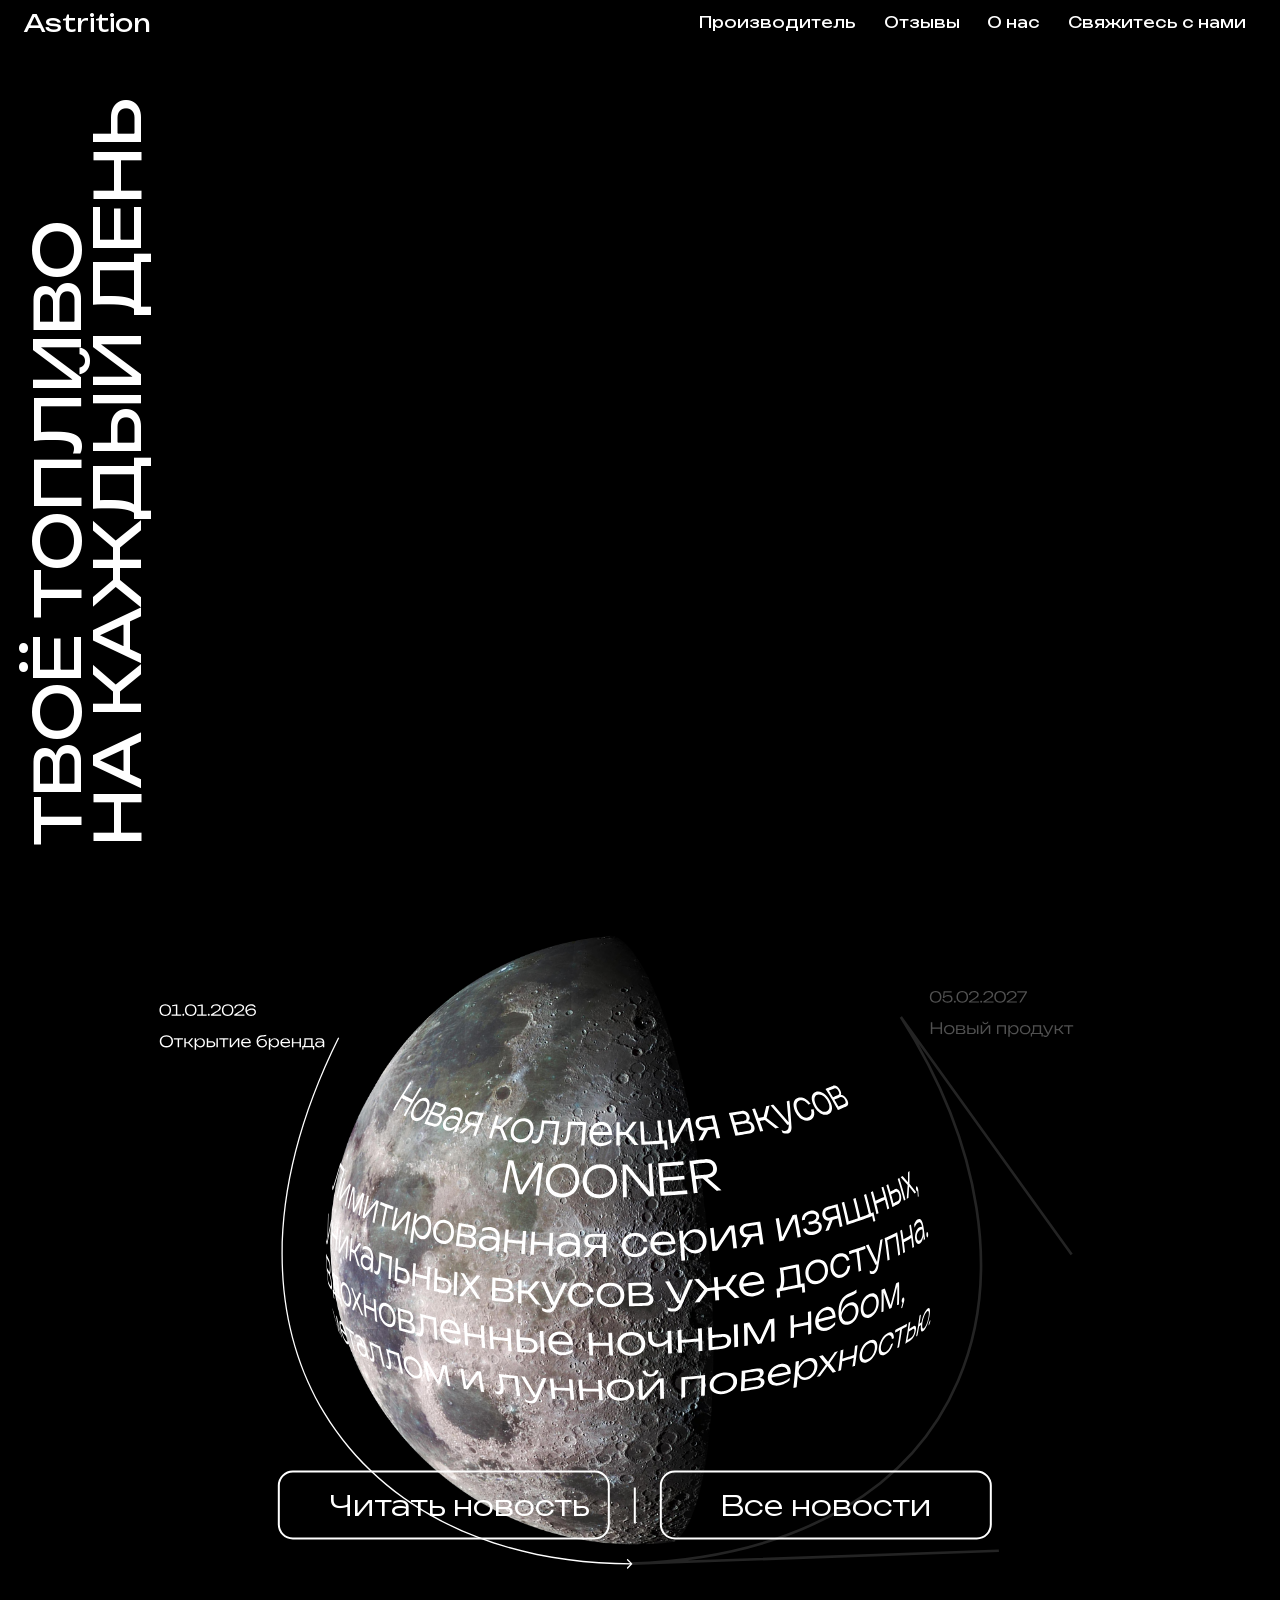
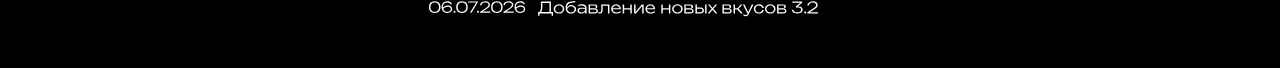
==== index.html @ f8ceb858 "sec1 improvement" ====
<!doctype html>
<html lang="ru">
<head>
    <meta charset="UTF-8">
    <meta name="viewport" content="width=device-width, initial-scale=1, viewport-fit=cover">
    <title>Проект</title>
    <link rel="stylesheet" href="css/style.css"/>
</head>
<body>
<main>
    <section class="section" id="first">
        <header class="navbar">
            <span class="navbar__logo">Astrition</span>
            <nav class="navbar__nav">
                <a class="navbar__link" href="#">Производитель</a>
                <a class="navbar__link" href="#">Отзывы</a>
                <a class="navbar__link" href="#">О нас</a>
                <a class="navbar__link" href="#">Свяжитесь с нами</a>
            </nav>
        </header>
        <div class="welcome">
            <div class="welcome__title">
                <div class="welcome__title-inner">
                    <p>твоё топливо</p>
                    <p>на каждый день</p>
                </div>
            </div>
            <div class="tube">
                <video
                    class="welcome-video"
                    src="assets/img/welcome-screen/tube.mp4"
                    autoplay
                    loop
                    muted
                    playsinline
                    aria-hidden="true"
                ></video>
            </div>
            <div class="welcome__meta">
                <span id="clock">00:00</span>
                <span>данные предоставлены обсерваторией</span>
                <span>Одобрено Роскосмосом</span>
            </div>
            <div class="rings-area">
            <div class="rings">
                <svg class="ring" width="666" height="160" viewBox="0 0 666 160" fill="none" xmlns="http://www.w3.org/2000/svg">
                    <foreignObject x="-15" y="-15" width="696" height="190"><div xmlns="http://www.w3.org/1999/xhtml" style="backdrop-filter:blur(4px);clip-path:url(#bgblur_0_139_224_clip_path);height:100%;width:100%"></div></foreignObject><path data-figma-bg-blur-radius="15" d="M333 0.25C424.942 0.25 508.171 9.20346 568.408 23.6748C598.529 30.9109 622.887 39.5237 639.708 49.0781C656.549 58.6437 665.75 69.1023 665.75 80C665.75 90.8977 656.549 101.356 639.708 110.922C622.887 120.476 598.529 129.089 568.408 136.325C508.171 150.797 424.942 159.75 333 159.75C241.058 159.75 157.829 150.797 97.5918 136.325C67.4714 129.089 43.1134 120.476 26.292 110.922C9.45106 101.356 0.25 90.8977 0.25 80C0.25 69.1023 9.45106 58.6437 26.292 49.0781C43.1134 39.5237 67.4714 30.9109 97.5918 23.6748C157.829 9.20346 241.058 0.25 333 0.25Z" fill="#0C0C0C" fill-opacity="0.01" stroke="white" stroke-width="0.5"/>
                    <defs>
                        <clipPath id="bgblur_0_139_224_clip_path" transform="translate(15 15)"><path d="M333 0.25C424.942 0.25 508.171 9.20346 568.408 23.6748C598.529 30.9109 622.887 39.5237 639.708 49.0781C656.549 58.6437 665.75 69.1023 665.75 80C665.75 90.8977 656.549 101.356 639.708 110.922C622.887 120.476 598.529 129.089 568.408 136.325C508.171 150.797 424.942 159.75 333 159.75C241.058 159.75 157.829 150.797 97.5918 136.325C67.4714 129.089 43.1134 120.476 26.292 110.922C9.45106 101.356 0.25 90.8977 0.25 80C0.25 69.1023 9.45106 58.6437 26.292 49.0781C43.1134 39.5237 67.4714 30.9109 97.5918 23.6748C157.829 9.20346 241.058 0.25 333 0.25Z"/></clipPath>
                    </defs>
                </svg>
                <svg class="ring" width="666" height="160" viewBox="0 0 666 160" fill="none" xmlns="http://www.w3.org/2000/svg">
                    <foreignObject x="-15" y="-15" width="696" height="190"><div xmlns="http://www.w3.org/1999/xhtml" style="backdrop-filter:blur(4px);clip-path:url(#bgblur_0_139_224_clip_path);height:100%;width:100%"></div></foreignObject><path data-figma-bg-blur-radius="15" d="M333 0.25C424.942 0.25 508.171 9.20346 568.408 23.6748C598.529 30.9109 622.887 39.5237 639.708 49.0781C656.549 58.6437 665.75 69.1023 665.75 80C665.75 90.8977 656.549 101.356 639.708 110.922C622.887 120.476 598.529 129.089 568.408 136.325C508.171 150.797 424.942 159.75 333 159.75C241.058 159.75 157.829 150.797 97.5918 136.325C67.4714 129.089 43.1134 120.476 26.292 110.922C9.45106 101.356 0.25 90.8977 0.25 80C0.25 69.1023 9.45106 58.6437 26.292 49.0781C43.1134 39.5237 67.4714 30.9109 97.5918 23.6748C157.829 9.20346 241.058 0.25 333 0.25Z" fill="#0C0C0C" fill-opacity="0.01" stroke="white" stroke-width="0.5"/>
                    <defs>
                        <clipPath id="bgblur_0_139_224_clip_path" transform="translate(15 15)"><path d="M333 0.25C424.942 0.25 508.171 9.20346 568.408 23.6748C598.529 30.9109 622.887 39.5237 639.708 49.0781C656.549 58.6437 665.75 69.1023 665.75 80C665.75 90.8977 656.549 101.356 639.708 110.922C622.887 120.476 598.529 129.089 568.408 136.325C508.171 150.797 424.942 159.75 333 159.75C241.058 159.75 157.829 150.797 97.5918 136.325C67.4714 129.089 43.1134 120.476 26.292 110.922C9.45106 101.356 0.25 90.8977 0.25 80C0.25 69.1023 9.45106 58.6437 26.292 49.0781C43.1134 39.5237 67.4714 30.9109 97.5918 23.6748C157.829 9.20346 241.058 0.25 333 0.25Z"/></clipPath>
                    </defs>
                </svg>
                <svg class="ring" width="666" height="160" viewBox="0 0 666 160" fill="none" xmlns="http://www.w3.org/2000/svg">
                    <foreignObject x="-15" y="-15" width="696" height="190"><div xmlns="http://www.w3.org/1999/xhtml" style="backdrop-filter:blur(4px);clip-path:url(#bgblur_0_139_224_clip_path);height:100%;width:100%"></div></foreignObject><path data-figma-bg-blur-radius="15" d="M333 0.25C424.942 0.25 508.171 9.20346 568.408 23.6748C598.529 30.9109 622.887 39.5237 639.708 49.0781C656.549 58.6437 665.75 69.1023 665.75 80C665.75 90.8977 656.549 101.356 639.708 110.922C622.887 120.476 598.529 129.089 568.408 136.325C508.171 150.797 424.942 159.75 333 159.75C241.058 159.75 157.829 150.797 97.5918 136.325C67.4714 129.089 43.1134 120.476 26.292 110.922C9.45106 101.356 0.25 90.8977 0.25 80C0.25 69.1023 9.45106 58.6437 26.292 49.0781C43.1134 39.5237 67.4714 30.9109 97.5918 23.6748C157.829 9.20346 241.058 0.25 333 0.25Z" fill="#0C0C0C" fill-opacity="0.01" stroke="white" stroke-width="0.5"/>
                    <defs>
                        <clipPath id="bgblur_0_139_224_clip_path" transform="translate(15 15)"><path d="M333 0.25C424.942 0.25 508.171 9.20346 568.408 23.6748C598.529 30.9109 622.887 39.5237 639.708 49.0781C656.549 58.6437 665.75 69.1023 665.75 80C665.75 90.8977 656.549 101.356 639.708 110.922C622.887 120.476 598.529 129.089 568.408 136.325C508.171 150.797 424.942 159.75 333 159.75C241.058 159.75 157.829 150.797 97.5918 136.325C67.4714 129.089 43.1134 120.476 26.292 110.922C9.45106 101.356 0.25 90.8977 0.25 80C0.25 69.1023 9.45106 58.6437 26.292 49.0781C43.1134 39.5237 67.4714 30.9109 97.5918 23.6748C157.829 9.20346 241.058 0.25 333 0.25Z"/></clipPath>
                    </defs>
                </svg>
                <svg class="ring" width="666" height="160" viewBox="0 0 666 160" fill="none" xmlns="http://www.w3.org/2000/svg">
                    <foreignObject x="-15" y="-15" width="696" height="190"><div xmlns="http://www.w3.org/1999/xhtml" style="backdrop-filter:blur(4px);clip-path:url(#bgblur_0_139_224_clip_path);height:100%;width:100%"></div></foreignObject><path data-figma-bg-blur-radius="15" d="M333 0.25C424.942 0.25 508.171 9.20346 568.408 23.6748C598.529 30.9109 622.887 39.5237 639.708 49.0781C656.549 58.6437 665.75 69.1023 665.75 80C665.75 90.8977 656.549 101.356 639.708 110.922C622.887 120.476 598.529 129.089 568.408 136.325C508.171 150.797 424.942 159.75 333 159.75C241.058 159.75 157.829 150.797 97.5918 136.325C67.4714 129.089 43.1134 120.476 26.292 110.922C9.45106 101.356 0.25 90.8977 0.25 80C0.25 69.1023 9.45106 58.6437 26.292 49.0781C43.1134 39.5237 67.4714 30.9109 97.5918 23.6748C157.829 9.20346 241.058 0.25 333 0.25Z" fill="#0C0C0C" fill-opacity="0.01" stroke="white" stroke-width="0.5"/>
                    <defs>
                        <clipPath id="bgblur_0_139_224_clip_path" transform="translate(15 15)"><path d="M333 0.25C424.942 0.25 508.171 9.20346 568.408 23.6748C598.529 30.9109 622.887 39.5237 639.708 49.0781C656.549 58.6437 665.75 69.1023 665.75 80C665.75 90.8977 656.549 101.356 639.708 110.922C622.887 120.476 598.529 129.089 568.408 136.325C508.171 150.797 424.942 159.75 333 159.75C241.058 159.75 157.829 150.797 97.5918 136.325C67.4714 129.089 43.1134 120.476 26.292 110.922C9.45106 101.356 0.25 90.8977 0.25 80C0.25 69.1023 9.45106 58.6437 26.292 49.0781C43.1134 39.5237 67.4714 30.9109 97.5918 23.6748C157.829 9.20346 241.058 0.25 333 0.25Z"/></clipPath>
                    </defs>
                </svg>
                <svg class="ring" width="666" height="160" viewBox="0 0 666 160" fill="none" xmlns="http://www.w3.org/2000/svg">
                    <foreignObject x="-15" y="-15" width="696" height="190"><div xmlns="http://www.w3.org/1999/xhtml" style="backdrop-filter:blur(4px);clip-path:url(#bgblur_0_139_224_clip_path);height:100%;width:100%"></div></foreignObject><path data-figma-bg-blur-radius="15" d="M333 0.25C424.942 0.25 508.171 9.20346 568.408 23.6748C598.529 30.9109 622.887 39.5237 639.708 49.0781C656.549 58.6437 665.75 69.1023 665.75 80C665.75 90.8977 656.549 101.356 639.708 110.922C622.887 120.476 598.529 129.089 568.408 136.325C508.171 150.797 424.942 159.75 333 159.75C241.058 159.75 157.829 150.797 97.5918 136.325C67.4714 129.089 43.1134 120.476 26.292 110.922C9.45106 101.356 0.25 90.8977 0.25 80C0.25 69.1023 9.45106 58.6437 26.292 49.0781C43.1134 39.5237 67.4714 30.9109 97.5918 23.6748C157.829 9.20346 241.058 0.25 333 0.25Z" fill="#0C0C0C" fill-opacity="0.01" stroke="white" stroke-width="0.5"/>
                    <defs>
                        <clipPath id="bgblur_0_139_224_clip_path" transform="translate(15 15)"><path d="M333 0.25C424.942 0.25 508.171 9.20346 568.408 23.6748C598.529 30.9109 622.887 39.5237 639.708 49.0781C656.549 58.6437 665.75 69.1023 665.75 80C665.75 90.8977 656.549 101.356 639.708 110.922C622.887 120.476 598.529 129.089 568.408 136.325C508.171 150.797 424.942 159.75 333 159.75C241.058 159.75 157.829 150.797 97.5918 136.325C67.4714 129.089 43.1134 120.476 26.292 110.922C9.45106 101.356 0.25 90.8977 0.25 80C0.25 69.1023 9.45106 58.6437 26.292 49.0781C43.1134 39.5237 67.4714 30.9109 97.5918 23.6748C157.829 9.20346 241.058 0.25 333 0.25Z"/></clipPath>
                    </defs>
                </svg>
                <svg class="ring" width="666" height="160" viewBox="0 0 666 160" fill="none" xmlns="http://www.w3.org/2000/svg">
                    <foreignObject x="-15" y="-15" width="696" height="190"><div xmlns="http://www.w3.org/1999/xhtml" style="backdrop-filter:blur(4px);clip-path:url(#bgblur_0_139_224_clip_path);height:100%;width:100%"></div></foreignObject><path data-figma-bg-blur-radius="15" d="M333 0.25C424.942 0.25 508.171 9.20346 568.408 23.6748C598.529 30.9109 622.887 39.5237 639.708 49.0781C656.549 58.6437 665.75 69.1023 665.75 80C665.75 90.8977 656.549 101.356 639.708 110.922C622.887 120.476 598.529 129.089 568.408 136.325C508.171 150.797 424.942 159.75 333 159.75C241.058 159.75 157.829 150.797 97.5918 136.325C67.4714 129.089 43.1134 120.476 26.292 110.922C9.45106 101.356 0.25 90.8977 0.25 80C0.25 69.1023 9.45106 58.6437 26.292 49.0781C43.1134 39.5237 67.4714 30.9109 97.5918 23.6748C157.829 9.20346 241.058 0.25 333 0.25Z" fill="#0C0C0C" fill-opacity="0.01" stroke="white" stroke-width="0.5"/>
                    <defs>
                        <clipPath id="bgblur_0_139_224_clip_path" transform="translate(15 15)"><path d="M333 0.25C424.942 0.25 508.171 9.20346 568.408 23.6748C598.529 30.9109 622.887 39.5237 639.708 49.0781C656.549 58.6437 665.75 69.1023 665.75 80C665.75 90.8977 656.549 101.356 639.708 110.922C622.887 120.476 598.529 129.089 568.408 136.325C508.171 150.797 424.942 159.75 333 159.75C241.058 159.75 157.829 150.797 97.5918 136.325C67.4714 129.089 43.1134 120.476 26.292 110.922C9.45106 101.356 0.25 90.8977 0.25 80C0.25 69.1023 9.45106 58.6437 26.292 49.0781C43.1134 39.5237 67.4714 30.9109 97.5918 23.6748C157.829 9.20346 241.058 0.25 333 0.25Z"/></clipPath>
                    </defs>
                </svg>
                <svg class="ring" width="666" height="160" viewBox="0 0 666 160" fill="none" xmlns="http://www.w3.org/2000/svg">
                    <foreignObject x="-15" y="-15" width="696" height="190"><div xmlns="http://www.w3.org/1999/xhtml" style="backdrop-filter:blur(4px);clip-path:url(#bgblur_0_139_224_clip_path);height:100%;width:100%"></div></foreignObject><path data-figma-bg-blur-radius="15" d="M333 0.25C424.942 0.25 508.171 9.20346 568.408 23.6748C598.529 30.9109 622.887 39.5237 639.708 49.0781C656.549 58.6437 665.75 69.1023 665.75 80C665.75 90.8977 656.549 101.356 639.708 110.922C622.887 120.476 598.529 129.089 568.408 136.325C508.171 150.797 424.942 159.75 333 159.75C241.058 159.75 157.829 150.797 97.5918 136.325C67.4714 129.089 43.1134 120.476 26.292 110.922C9.45106 101.356 0.25 90.8977 0.25 80C0.25 69.1023 9.45106 58.6437 26.292 49.0781C43.1134 39.5237 67.4714 30.9109 97.5918 23.6748C157.829 9.20346 241.058 0.25 333 0.25Z" fill="#0C0C0C" fill-opacity="0.01" stroke="white" stroke-width="0.5"/>
                    <defs>
                        <clipPath id="bgblur_0_139_224_clip_path" transform="translate(15 15)"><path d="M333 0.25C424.942 0.25 508.171 9.20346 568.408 23.6748C598.529 30.9109 622.887 39.5237 639.708 49.0781C656.549 58.6437 665.75 69.1023 665.75 80C665.75 90.8977 656.549 101.356 639.708 110.922C622.887 120.476 598.529 129.089 568.408 136.325C508.171 150.797 424.942 159.75 333 159.75C241.058 159.75 157.829 150.797 97.5918 136.325C67.4714 129.089 43.1134 120.476 26.292 110.922C9.45106 101.356 0.25 90.8977 0.25 80C0.25 69.1023 9.45106 58.6437 26.292 49.0781C43.1134 39.5237 67.4714 30.9109 97.5918 23.6748C157.829 9.20346 241.058 0.25 333 0.25Z"/></clipPath>
                    </defs>
                </svg>
                <svg class="ring" width="666" height="160" viewBox="0 0 666 160" fill="none" xmlns="http://www.w3.org/2000/svg">
                    <foreignObject x="-15" y="-15" width="696" height="190"><div xmlns="http://www.w3.org/1999/xhtml" style="backdrop-filter:blur(4px);clip-path:url(#bgblur_0_139_224_clip_path);height:100%;width:100%"></div></foreignObject><path data-figma-bg-blur-radius="15" d="M333 0.25C424.942 0.25 508.171 9.20346 568.408 23.6748C598.529 30.9109 622.887 39.5237 639.708 49.0781C656.549 58.6437 665.75 69.1023 665.75 80C665.75 90.8977 656.549 101.356 639.708 110.922C622.887 120.476 598.529 129.089 568.408 136.325C508.171 150.797 424.942 159.75 333 159.75C241.058 159.75 157.829 150.797 97.5918 136.325C67.4714 129.089 43.1134 120.476 26.292 110.922C9.45106 101.356 0.25 90.8977 0.25 80C0.25 69.1023 9.45106 58.6437 26.292 49.0781C43.1134 39.5237 67.4714 30.9109 97.5918 23.6748C157.829 9.20346 241.058 0.25 333 0.25Z" fill="#0C0C0C" fill-opacity="0.01" stroke="white" stroke-width="0.5"/>
                    <defs>
                        <clipPath id="bgblur_0_139_224_clip_path" transform="translate(15 15)"><path d="M333 0.25C424.942 0.25 508.171 9.20346 568.408 23.6748C598.529 30.9109 622.887 39.5237 639.708 49.0781C656.549 58.6437 665.75 69.1023 665.75 80C665.75 90.8977 656.549 101.356 639.708 110.922C622.887 120.476 598.529 129.089 568.408 136.325C508.171 150.797 424.942 159.75 333 159.75C241.058 159.75 157.829 150.797 97.5918 136.325C67.4714 129.089 43.1134 120.476 26.292 110.922C9.45106 101.356 0.25 90.8977 0.25 80C0.25 69.1023 9.45106 58.6437 26.292 49.0781C43.1134 39.5237 67.4714 30.9109 97.5918 23.6748C157.829 9.20346 241.058 0.25 333 0.25Z"/></clipPath>
                    </defs>
                </svg>
            </div>
            <div class="orbits">
                <div class="bigplanet">
                    <div class="planet__stats">
                        <span>9.300.000.000</span>
                        <span>449.2706</span>
                        <span>BALANCE — #I09MIX</span>
                    </div>
                    <span class="bigplanet__dot"></span>
                </div>
                <div class="orbit" style="--color: #c0392b;">
                    <span class="orbit__label">NATURAL MEAT</span>
                    <span class="planet">
                        <span class="planet__stats">
                            <span>8.000.000.000</span>
                            <span>123.1235</span>
                            <span>RIBEYE — #A01MEAT</span>
                        </span>
                    </span>
                </div>
                <div class="orbit" style="--color: #d9a441;">
                    <span class="orbit__label">OAT FUEL</span>
                    <span class="planet">
                        <span class="planet__stats">
                            <span>7.400.000.000</span>
                            <span>284.0197</span>
                            <span>OATS — #B02GRAIN</span>
                        </span>
                    </span>
                </div>
                <div class="orbit" style="--color: #2e8b57;">
                    <span class="orbit__label">GREEN CORE</span>
                    <span class="planet">
                        <span class="planet__stats">
                            <span>6.200.000.000</span>
                            <span>391.5520</span>
                            <span>SPINACH — #C03LEAF</span>
                        </span>
                    </span>
                </div>
                <div class="orbit" style="--color: #7cb342;">
                    <span class="orbit__label">PLANT PROTEIN</span>
                    <span class="planet">
                        <span class="planet__stats">
                            <span>5.900.000.000</span>
                            <span>742.8301</span>
                            <span>PEA — #D04PROTEIN</span>
                        </span>
                    </span>
                </div>
                <div class="orbit" style="--color: #e67e22;">
                    <span class="orbit__label">OMEGA ORBIT</span>
                    <span class="planet">
                        <span class="planet__stats">
                            <span>4.800.000.000</span>
                            <span>615.2048</span>
                            <span>OMEGA — #E05OIL</span>
                        </span>
                    </span>
                </div>
                <div class="orbit" style="--color: #ecf0f1;">
                    <span class="orbit__label">MILK PROTEIN</span>
                    <span class="planet">
                        <span class="planet__stats">
                            <span>3.700.000.000</span>
                            <span>908.1173</span>
                            <span>MILK — #F06WHEY</span>
                        </span>
                    </span>
                </div>
                <div class="orbit" style="--color: #95a5a6;">
                    <span class="orbit__label">MINERAL CORE</span>
                    <span class="planet">
                        <span class="planet__stats">
                            <span>2.600.000.000</span>
                            <span>537.6629</span>
                            <span>MINERAL — #G07CORE</span>
                        </span>
                    </span>
                </div>
                <div class="orbit" style="--color: #f1c40f;">
                    <span class="orbit__label">ENERGY FUEL</span>
                    <span class="planet">
                        <span class="planet__stats">
                            <span>1.900.000.000</span>
                            <span>126.8844</span>
                            <span>ENERGY — #H08FUEL</span>
                        </span>
                    </span>
                </div>
            </div>
            </div>
        </div>
    </section>
    <section class="section" id="second">
        <div class="scene">
            <img
                class="timeline"
                src="assets/img/moon-anim/timeline.svg"
                alt=""
                aria-hidden="true"
            >
            <div class="moon-scene">
                <img
                    class="moon-background"
                    src="assets/img/moon-anim/moon.png"
                    alt=""
                    aria-hidden="true"
                >
                <img
                    class="moon-animation"
                    id="moon-animation"
                    src="assets/img/moon-anim/moving_to_left/1.svg"
                    alt=""
                    aria-hidden="true"
                >
            </div>
            <div class="buttons">
                <button class="button" type="button">Читать новость</button>
                <div class="buttons__divider"></div>
                <button class="button" type="button">Все новости</button>
            </div>
        </div>
    </section>
</main>
<script src="scripts/script.js"></script>
</body>
</html>
---- css/style.css ----
@import url("reset.css");
@import url("fonts.css");

* {
    box-sizing: border-box;
    font-family: "Bounded", sans-serif;
    text-decoration: none;
}

html {
    background: #000;
    scrollbar-width: thin;
    scrollbar-color: #000 rgba(255, 255, 255, 0.08);
    scrollbar-gutter: stable;
}

body {
    background: #000;
    overflow-x: hidden;
}

main {
    display: flex;
    flex-direction: column;
    align-items: center;
}

.section {
    display: flex;
    flex-direction: column;
    align-items: center;
    width: 100%;
}

#first {
    height: 100vh;
    overflow: hidden;
}

.navbar {
    display: flex;
    align-items: center;
    justify-content: space-between;
    width: 100%;
    height: 45px;
    padding: 0 24px;
    color: #fff;
}

.navbar__logo {
    font-size: 24px;
}

.navbar__nav {
    display: flex;
    gap: 27.58px;
    font-size: 15.32px;
}

.navbar__link {
    color: #fff;
}

.welcome {
    display: flex;
    align-items: stretch;
    justify-content: space-between;
    width: 100%;
    margin-block: auto;
    padding: 0 24px;
}

.welcome__title {
    display: flex;
    align-items: center;
    justify-content: center;
    flex-shrink: 0;
    width: 14vh;
}

.welcome__title-inner {
    transform: rotate(-90deg);
    color: #fff;
    font-size: 7vh;
    line-height: 6.7vh;
    text-transform: uppercase;
    white-space: nowrap;
}

.tube {
    align-self: flex-end;
}

.welcome-video {
    display: block;
    position: relative;
    top: 25px;
    width: auto;
    height: 650px;
}

.welcome__meta {
    display: flex;
    flex-direction: column;
    justify-content: space-between;
    flex-shrink: 0;
    width: 18vh;
    color: #fff;
    font-size: 1.8vh;
    text-align: right;
}

.welcome__meta :nth-child(2),
.welcome__meta :last-child {
    text-align: left;
}

.rings {
    display: flex;
    flex-direction: column;
}

.ring {
    display: block;
    width: auto;
    height: 16vh;
}

.ring + .ring {
    margin-top: -6.8vh;
}

.ring:nth-child(1) { z-index: 80; }
.ring:nth-child(2) { z-index: 70; }
.ring:nth-child(3) { z-index: 60; }
.ring:nth-child(4) { z-index: 50; }
.ring:nth-child(5) { z-index: 40; }
.ring:nth-child(6) { z-index: 30; }
.ring:nth-child(7) { z-index: 20; }
.ring:nth-child(8) { z-index: 10; }

.rings-area {
    position: relative;
}

.orbits {
    position: absolute;
    inset: 0;
    pointer-events: none;
}

.orbit {
    display: contents;
}

.orbit__label {
    position: absolute;
    z-index: 200;
    transform: translate(-50%, -50%);
    color: #fff;
    font-size: 12px;
    text-transform: uppercase;
    white-space: nowrap;
}

.planet {
    position: absolute;
    width: 33px;
    height: 33px;
    border-radius: 50%;
    background: var(--color);
    transform: translate(-50%, -50%);
}

.planet__stats {
    position: absolute;
    top: 130%;
    left: 50%;
    display: flex;
    flex-direction: column;
    transform: translateX(-50%);
    color: #fff;
    font-size: 8px;
    line-height: 1.3;
    white-space: nowrap;
    text-align: center;
}

.bigplanet {
    position: absolute;
    z-index: 200;
    top: 0;
    left: 50%;
    display: flex;
    flex-direction: column;
    align-items: center;
    gap: 8px;
    transform: translate(-50%, -45%);
}

.bigplanet .planet__stats {
    position: static;
    transform: none;
}

.bigplanet__dot {
    width: 89px;
    height: 89px;
    border-radius: 50%;
    background: #f4d03f;
}

.scene {
    position: relative;
    display: flex;
    justify-content: center;
    width: 75%;
}

.timeline {
    width: 100%;
    height: auto;
    transform: translateY(12.85%);
}

.moon-scene {
    position: absolute;
    top: 50%;
    left: 50%;
    width: 64%;
    transform: translate(-50%, -50%);
    animation: moon-scene-rotate 3s ease-in-out infinite alternate;
}

.moon-scene::before {
    content: "";
    position: absolute;
    z-index: -1;
    top: 50%;
    left: 50%;
    width: 82%;
    aspect-ratio: 1;
    border-radius: 50%;
    background: #fff;
    filter: blur(55px);
    opacity: 0;
    transform: translate(-50%, -50%);
    transition: opacity 0.3s ease;
}

.scene:has(.buttons:hover) .moon-scene::before {
    opacity: 0.9;
}

.moon-background {
    display: block;
    width: 100%;
    height: auto;
}

.moon-animation {
    position: absolute;
    top: 50%;
    left: 50%;
    width: 102%;
    height: auto;
    transform: translate(-50%, -50%);
}

.buttons {
    position: absolute;
    z-index: 3;
    top: 88.86%;
    left: 50%;
    display: flex;
    align-items: center;
    gap: 24px;
    width: 75%;
    transform: translate(-50%, -50%);
}

.button {
    flex: 1;
    min-width: 0;
    padding: 15px 50px;
    border: 2px solid #fff;
    border-radius: 15px;
    background: transparent;
    color: #fff;
    font-size: 28px;
    font-weight: 300;
    text-align: center;
    white-space: nowrap;
    cursor: pointer;
}

.buttons__divider {
    width: 2px;
    height: 36px;
    background: #fff;
}

@keyframes moon-scene-rotate {
    from { transform: translate(-50%, -50%) rotate(-5deg); }
    to   { transform: translate(-50%, -50%) rotate(5deg); }
}
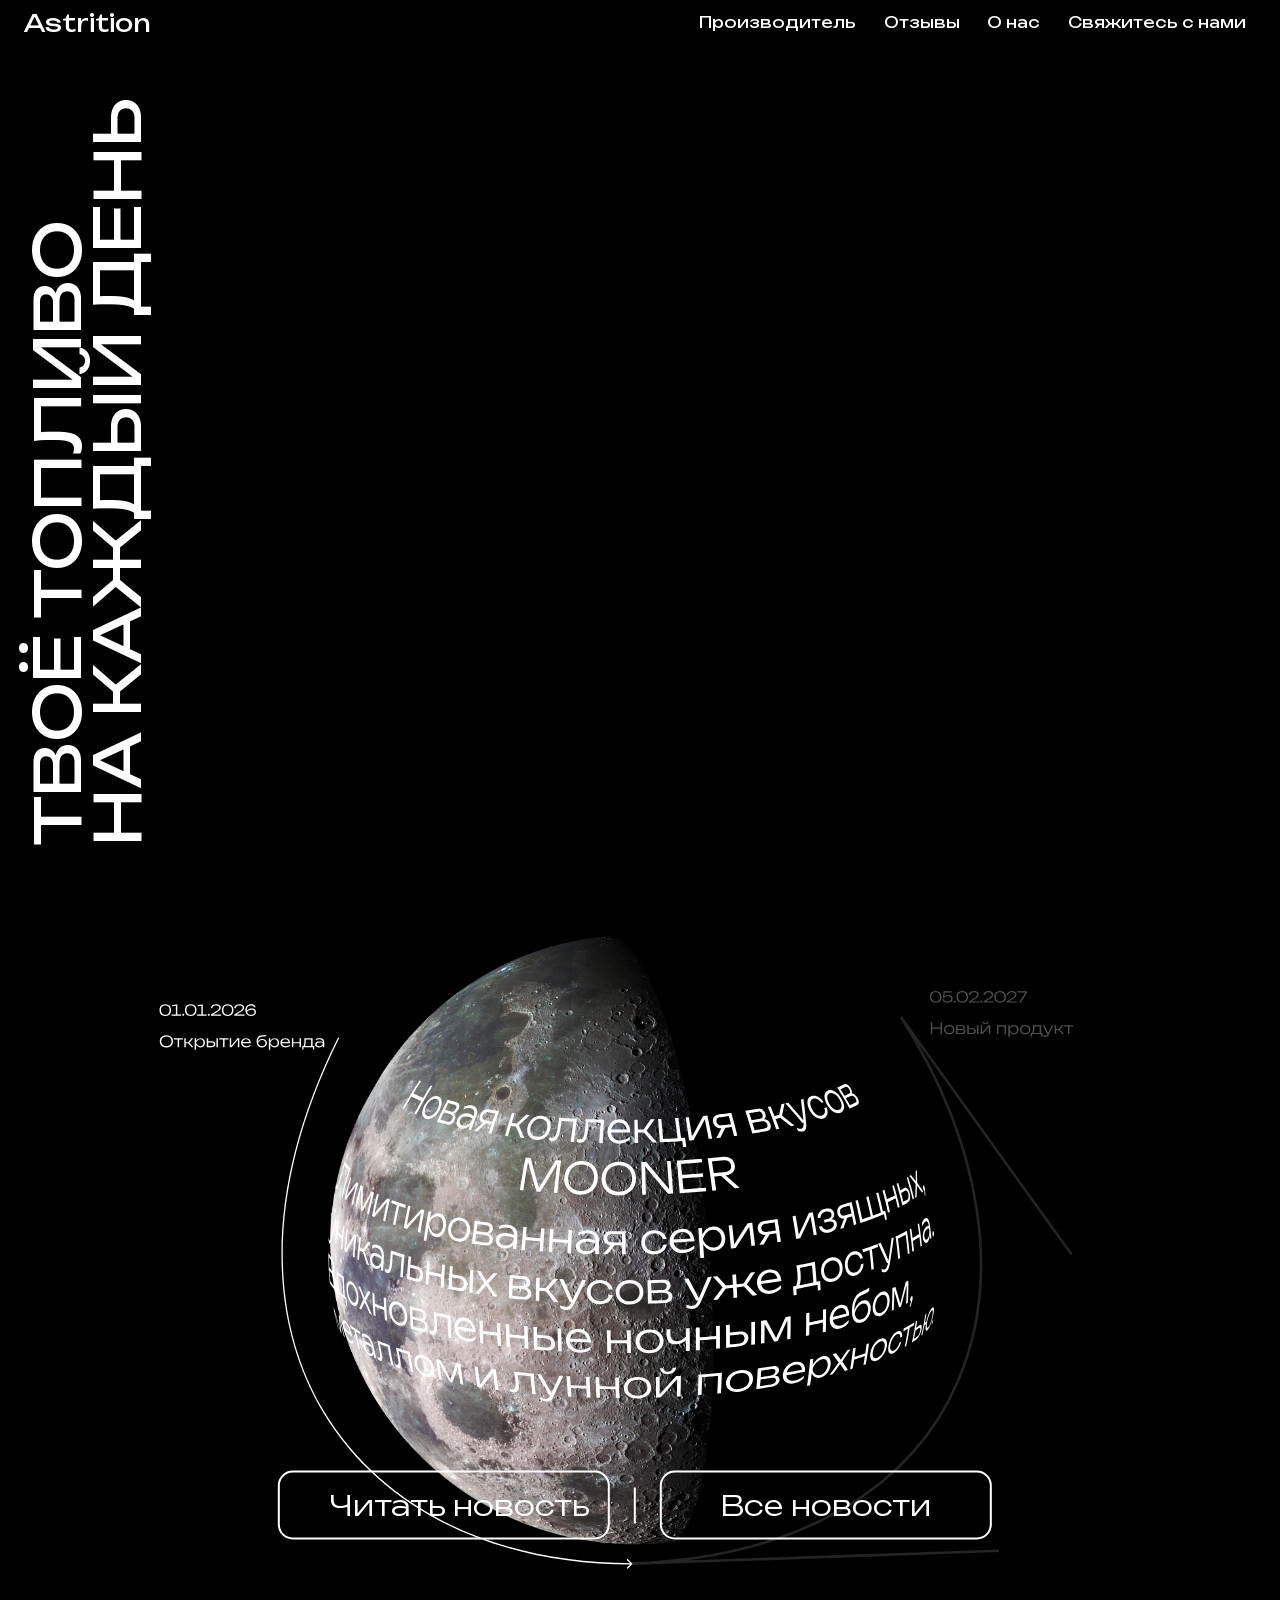
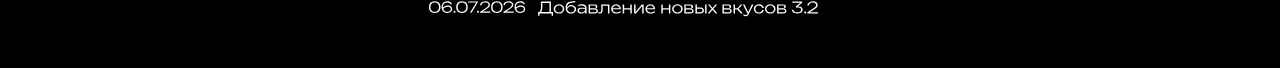
==== commit 8529ac94: "sec1 improvement1" ====
--- a/index.html
+++ b/index.html
@@ -91,6 +91,12 @@
                         <clipPath id="bgblur_0_139_224_clip_path" transform="translate(15 15)"><path d="M333 0.25C424.942 0.25 508.171 9.20346 568.408 23.6748C598.529 30.9109 622.887 39.5237 639.708 49.0781C656.549 58.6437 665.75 69.1023 665.75 80C665.75 90.8977 656.549 101.356 639.708 110.922C622.887 120.476 598.529 129.089 568.408 136.325C508.171 150.797 424.942 159.75 333 159.75C241.058 159.75 157.829 150.797 97.5918 136.325C67.4714 129.089 43.1134 120.476 26.292 110.922C9.45106 101.356 0.25 90.8977 0.25 80C0.25 69.1023 9.45106 58.6437 26.292 49.0781C43.1134 39.5237 67.4714 30.9109 97.5918 23.6748C157.829 9.20346 241.058 0.25 333 0.25Z"/></clipPath>
                     </defs>
                 </svg>
+                <svg class="ring" width="666" height="160" viewBox="0 0 666 160" fill="none" xmlns="http://www.w3.org/2000/svg">
+                    <foreignObject x="-15" y="-15" width="696" height="190"><div xmlns="http://www.w3.org/1999/xhtml" style="backdrop-filter:blur(4px);clip-path:url(#bgblur_0_139_224_clip_path);height:100%;width:100%"></div></foreignObject><path data-figma-bg-blur-radius="15" d="M333 0.25C424.942 0.25 508.171 9.20346 568.408 23.6748C598.529 30.9109 622.887 39.5237 639.708 49.0781C656.549 58.6437 665.75 69.1023 665.75 80C665.75 90.8977 656.549 101.356 639.708 110.922C622.887 120.476 598.529 129.089 568.408 136.325C508.171 150.797 424.942 159.75 333 159.75C241.058 159.75 157.829 150.797 97.5918 136.325C67.4714 129.089 43.1134 120.476 26.292 110.922C9.45106 101.356 0.25 90.8977 0.25 80C0.25 69.1023 9.45106 58.6437 26.292 49.0781C43.1134 39.5237 67.4714 30.9109 97.5918 23.6748C157.829 9.20346 241.058 0.25 333 0.25Z" fill="#0C0C0C" fill-opacity="0.01" stroke="white" stroke-width="0.5"/>
+                    <defs>
+                        <clipPath id="bgblur_0_139_224_clip_path" transform="translate(15 15)"><path d="M333 0.25C424.942 0.25 508.171 9.20346 568.408 23.6748C598.529 30.9109 622.887 39.5237 639.708 49.0781C656.549 58.6437 665.75 69.1023 665.75 80C665.75 90.8977 656.549 101.356 639.708 110.922C622.887 120.476 598.529 129.089 568.408 136.325C508.171 150.797 424.942 159.75 333 159.75C241.058 159.75 157.829 150.797 97.5918 136.325C67.4714 129.089 43.1134 120.476 26.292 110.922C9.45106 101.356 0.25 90.8977 0.25 80C0.25 69.1023 9.45106 58.6437 26.292 49.0781C43.1134 39.5237 67.4714 30.9109 97.5918 23.6748C157.829 9.20346 241.058 0.25 333 0.25Z"/></clipPath>
+                    </defs>
+                </svg>
             </div>
             <div class="orbits">
                 <div class="bigplanet">
@@ -101,6 +107,16 @@
                     </div>
                     <span class="bigplanet__dot"></span>
                 </div>
+                <div class="orbit" style="--color: #f1c40f;">
+                    <span class="orbit__label">ENERGY FUEL</span>
+                    <span class="planet">
+                        <span class="planet__stats">
+                            <span>1.900.000.000</span>
+                            <span>126.8844</span>
+                            <span>ENERGY — #H08FUEL</span>
+                        </span>
+                    </span>
+                </div>
                 <div class="orbit" style="--color: #c0392b;">
                     <span class="orbit__label">NATURAL MEAT</span>
                     <span class="planet">
@@ -168,16 +184,6 @@
                             <span>2.600.000.000</span>
                             <span>537.6629</span>
                             <span>MINERAL — #G07CORE</span>
-                        </span>
-                    </span>
-                </div>
-                <div class="orbit" style="--color: #f1c40f;">
-                    <span class="orbit__label">ENERGY FUEL</span>
-                    <span class="planet">
-                        <span class="planet__stats">
-                            <span>1.900.000.000</span>
-                            <span>126.8844</span>
-                            <span>ENERGY — #H08FUEL</span>
                         </span>
                     </span>
                 </div>
--- a/css/style.css
+++ b/css/style.css
@@ -138,6 +138,7 @@
 .ring:nth-child(6) { z-index: 30; }
 .ring:nth-child(7) { z-index: 20; }
 .ring:nth-child(8) { z-index: 10; }
+.ring:nth-child(9) { visibility: hidden; }
 
 .rings-area {
     position: relative;
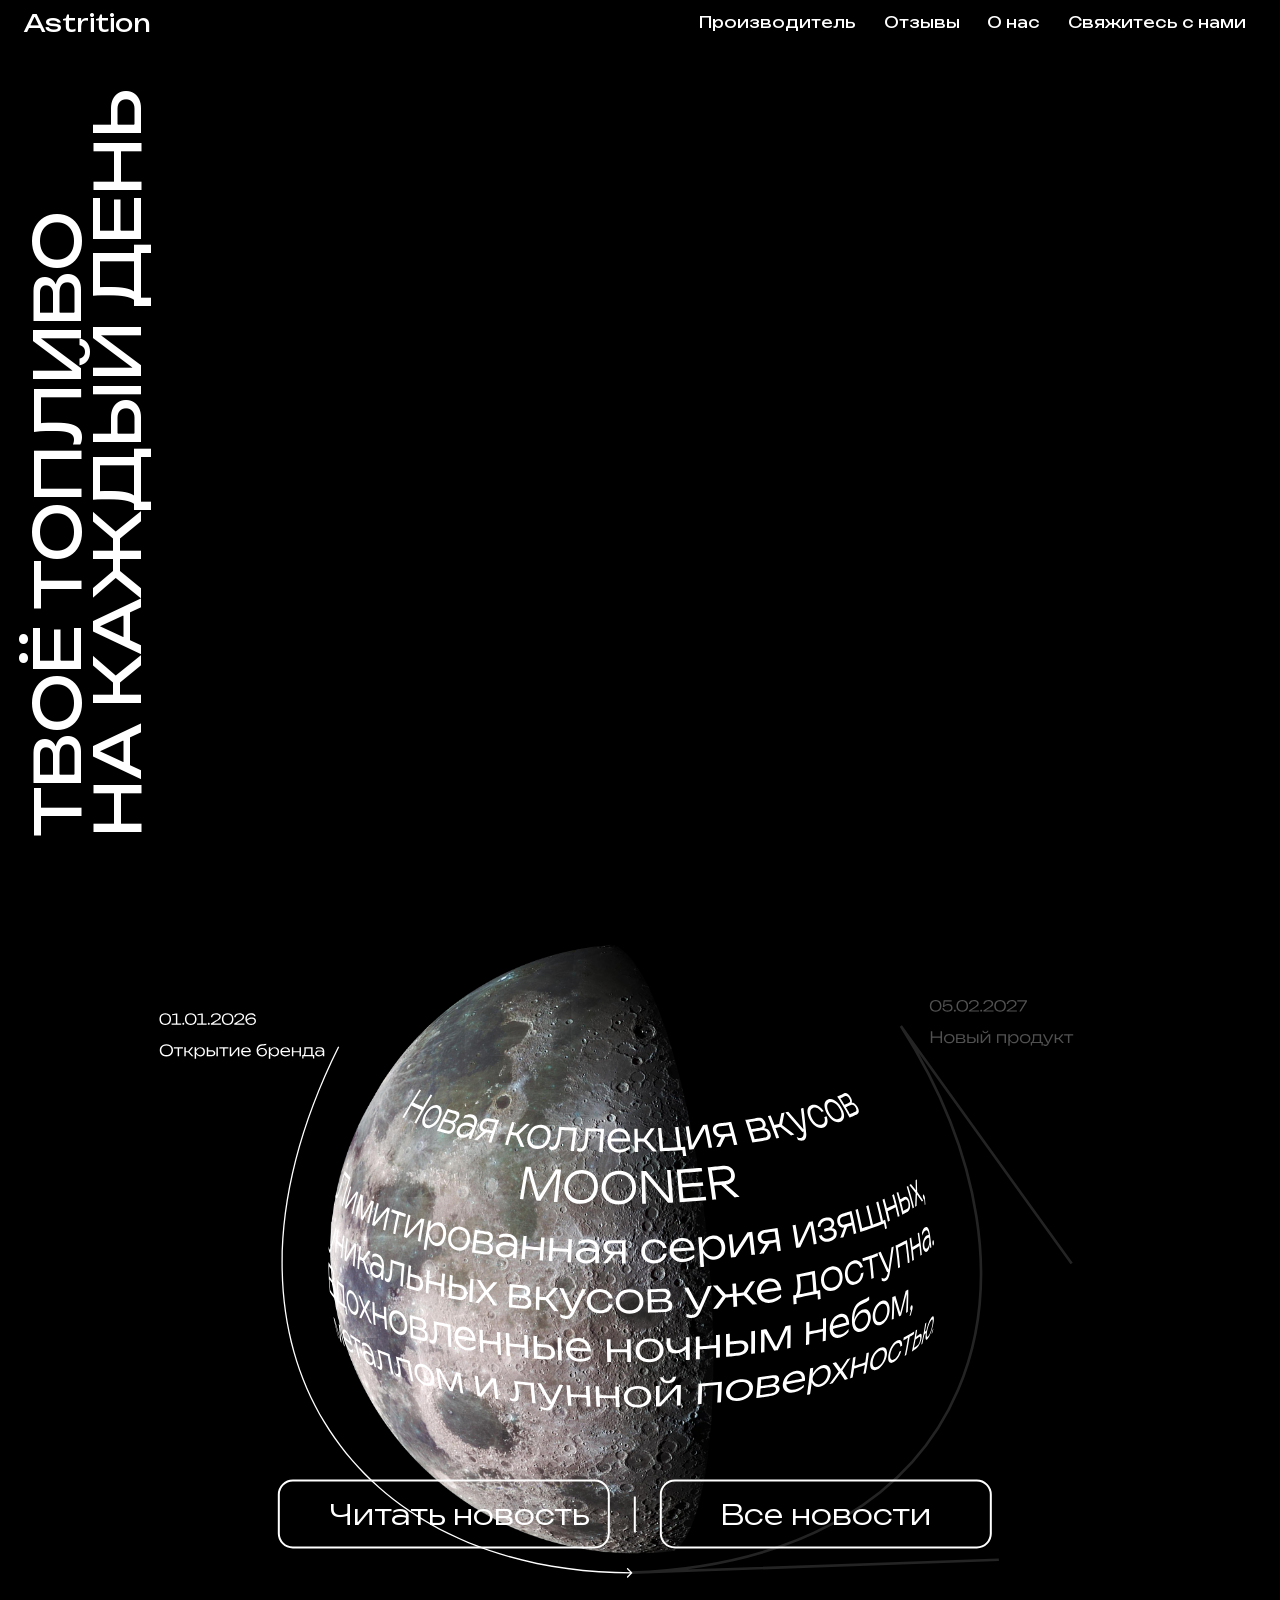
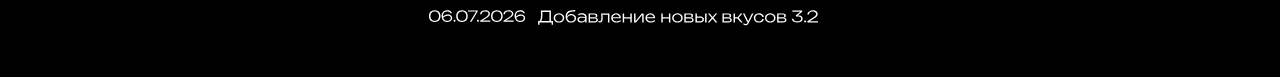
==== commit ac9e441b: "going to sec2" ====
--- a/index.html
+++ b/index.html
@@ -38,7 +38,7 @@
             </div>
             <div class="welcome__meta">
                 <span id="clock">00:00</span>
-                <span>данные предоставлены обсерваторией</span>
+                <span>Новый вкус!</span>
                 <span>Одобрено Роскосмосом</span>
             </div>
             <div class="rings-area">
@@ -103,87 +103,87 @@
                     <div class="planet__stats">
                         <span>9.300.000.000</span>
                         <span>449.2706</span>
-                        <span>BALANCE — #I09MIX</span>
+                        <span>Баланс — #I09MIX</span>
                     </div>
                     <span class="bigplanet__dot"></span>
                 </div>
                 <div class="orbit" style="--color: #f1c40f;">
-                    <span class="orbit__label">ENERGY FUEL</span>
+                    <span class="orbit__label">Энерго топливо</span>
                     <span class="planet">
                         <span class="planet__stats">
                             <span>1.900.000.000</span>
                             <span>126.8844</span>
-                            <span>ENERGY — #H08FUEL</span>
+                            <span>Энергия — #H08FUEL</span>
                         </span>
                     </span>
                 </div>
                 <div class="orbit" style="--color: #c0392b;">
-                    <span class="orbit__label">NATURAL MEAT</span>
+                    <span class="orbit__label">Натуральное мясо</span>
                     <span class="planet">
                         <span class="planet__stats">
                             <span>8.000.000.000</span>
                             <span>123.1235</span>
-                            <span>RIBEYE — #A01MEAT</span>
+                            <span>Рибай — #A01MEAT</span>
                         </span>
                     </span>
                 </div>
                 <div class="orbit" style="--color: #d9a441;">
-                    <span class="orbit__label">OAT FUEL</span>
+                    <span class="orbit__label">Овсяное топливо</span>
                     <span class="planet">
                         <span class="planet__stats">
                             <span>7.400.000.000</span>
                             <span>284.0197</span>
-                            <span>OATS — #B02GRAIN</span>
+                            <span>Овёс — #B02GRAIN</span>
                         </span>
                     </span>
                 </div>
                 <div class="orbit" style="--color: #2e8b57;">
-                    <span class="orbit__label">GREEN CORE</span>
+                    <span class="orbit__label">Зелёное ядро</span>
                     <span class="planet">
                         <span class="planet__stats">
                             <span>6.200.000.000</span>
                             <span>391.5520</span>
-                            <span>SPINACH — #C03LEAF</span>
+                            <span>Шпинат — #C03LEAF</span>
                         </span>
                     </span>
                 </div>
                 <div class="orbit" style="--color: #7cb342;">
-                    <span class="orbit__label">PLANT PROTEIN</span>
+                    <span class="orbit__label">Растительный белок</span>
                     <span class="planet">
                         <span class="planet__stats">
                             <span>5.900.000.000</span>
                             <span>742.8301</span>
-                            <span>PEA — #D04PROTEIN</span>
+                            <span>Горох — #D04PROTEIN</span>
                         </span>
                     </span>
                 </div>
                 <div class="orbit" style="--color: #e67e22;">
-                    <span class="orbit__label">OMEGA ORBIT</span>
+                    <span class="orbit__label">Омега-орбита</span>
                     <span class="planet">
                         <span class="planet__stats">
                             <span>4.800.000.000</span>
                             <span>615.2048</span>
-                            <span>OMEGA — #E05OIL</span>
+                            <span>Омега — #E05OIL</span>
                         </span>
                     </span>
                 </div>
                 <div class="orbit" style="--color: #ecf0f1;">
-                    <span class="orbit__label">MILK PROTEIN</span>
+                    <span class="orbit__label">Молочный белок</span>
                     <span class="planet">
                         <span class="planet__stats">
                             <span>3.700.000.000</span>
                             <span>908.1173</span>
-                            <span>MILK — #F06WHEY</span>
+                            <span>Молоко — #F06WHEY</span>
                         </span>
                     </span>
                 </div>
                 <div class="orbit" style="--color: #95a5a6;">
-                    <span class="orbit__label">MINERAL CORE</span>
+                    <span class="orbit__label">Минеральное ядро</span>
                     <span class="planet">
                         <span class="planet__stats">
                             <span>2.600.000.000</span>
                             <span>537.6629</span>
-                            <span>MINERAL — #G07CORE</span>
+                            <span>Минерал — #G07CORE</span>
                         </span>
                     </span>
                 </div>
--- a/css/style.css
+++ b/css/style.css
@@ -33,8 +33,9 @@
 }
 
 #first {
-    height: 100vh;
+    height: 101vh;
     overflow: hidden;
+    gap: 15px;
 }
 
 .navbar {
@@ -66,7 +67,6 @@
     align-items: stretch;
     justify-content: space-between;
     width: 100%;
-    margin-block: auto;
     padding: 0 24px;
 }
 
@@ -94,7 +94,7 @@
 .welcome-video {
     display: block;
     position: relative;
-    top: 25px;
+    top: -1.5vh;
     width: auto;
     height: 650px;
 }
@@ -102,46 +102,42 @@
 .welcome__meta {
     display: flex;
     flex-direction: column;
-    justify-content: space-between;
+    align-self: center;
+    gap: 35vh;
     flex-shrink: 0;
     width: 18vh;
     color: #fff;
     font-size: 1.8vh;
-    text-align: right;
-}
-
-.welcome__meta :nth-child(2),
-.welcome__meta :last-child {
-    text-align: left;
+    text-align: center;
 }
 
 .rings {
-    display: flex;
-    flex-direction: column;
+    position: relative;
+    width: 66.6vh;
+    height: 89.6vh;
 }
 
 .ring {
+    position: absolute;
+    left: 0;
     display: block;
     width: auto;
     height: 16vh;
 }
 
-.ring + .ring {
-    margin-top: -6.8vh;
-}
-
-.ring:nth-child(1) { z-index: 80; }
-.ring:nth-child(2) { z-index: 70; }
-.ring:nth-child(3) { z-index: 60; }
-.ring:nth-child(4) { z-index: 50; }
-.ring:nth-child(5) { z-index: 40; }
-.ring:nth-child(6) { z-index: 30; }
-.ring:nth-child(7) { z-index: 20; }
-.ring:nth-child(8) { z-index: 10; }
-.ring:nth-child(9) { visibility: hidden; }
+.ring:nth-child(1) { top: 0;      z-index: 80; }
+.ring:nth-child(2) { top: 9.2vh;  z-index: 70; }
+.ring:nth-child(3) { top: 18.4vh; z-index: 60; }
+.ring:nth-child(4) { top: 27.6vh; z-index: 50; }
+.ring:nth-child(5) { top: 36.8vh; z-index: 40; }
+.ring:nth-child(6) { top: 46vh;   z-index: 30; }
+.ring:nth-child(7) { top: 55.2vh; z-index: 20; }
+.ring:nth-child(8) { top: 64.4vh; z-index: 10; }
+.ring:nth-child(9) { top: 73.6vh; visibility: hidden; }
 
 .rings-area {
     position: relative;
+    top: 5vh;
 }
 
 .orbits {
@@ -192,23 +188,23 @@
     z-index: 200;
     top: 0;
     left: 50%;
-    display: flex;
-    flex-direction: column;
-    align-items: center;
-    gap: 8px;
     transform: translate(-50%, -45%);
 }
 
 .bigplanet .planet__stats {
-    position: static;
-    transform: none;
+    position: absolute;
+    top: calc(100% + 12px);
+    left: 50%;
+    transform: translateX(-50%);
+    text-align: center;
 }
 
 .bigplanet__dot {
+    display: block;
     width: 89px;
     height: 89px;
     border-radius: 50%;
-    background: #f4d03f;
+    background: #FF9D00;
 }
 
 .scene {
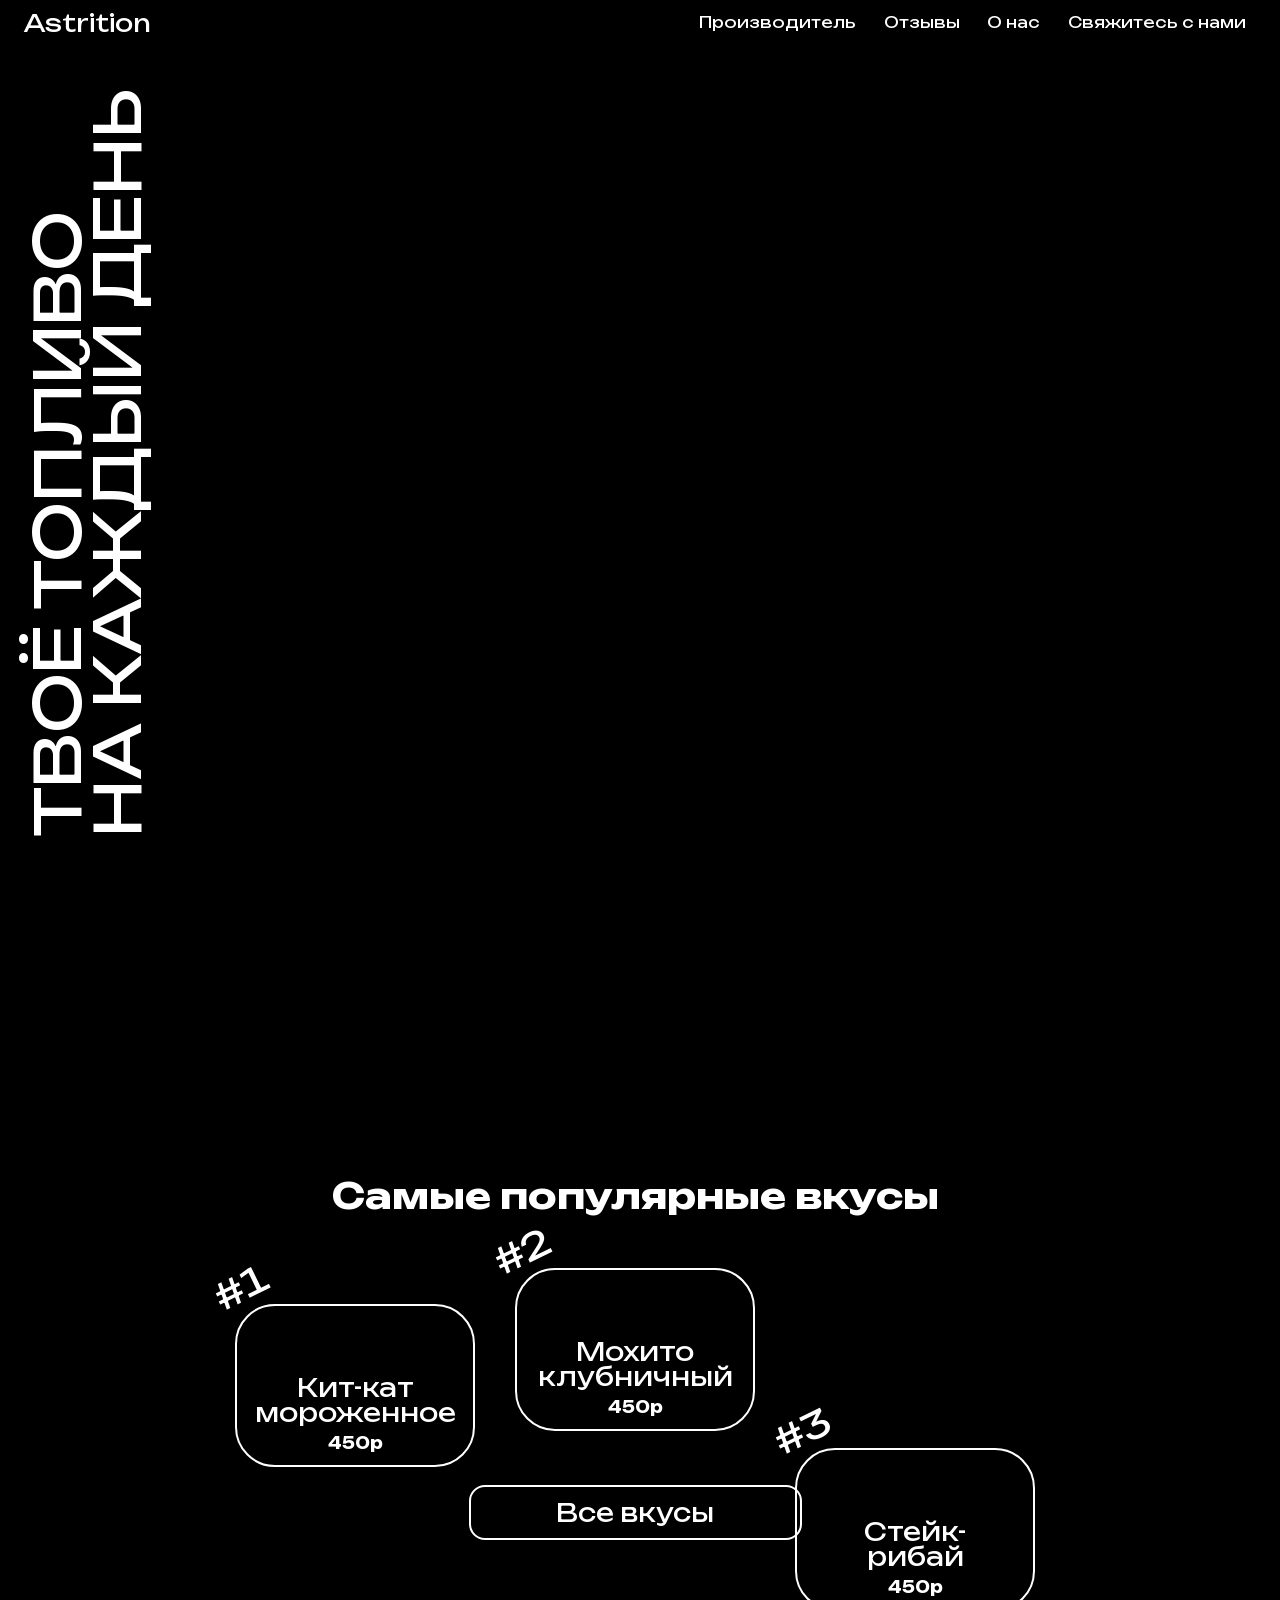
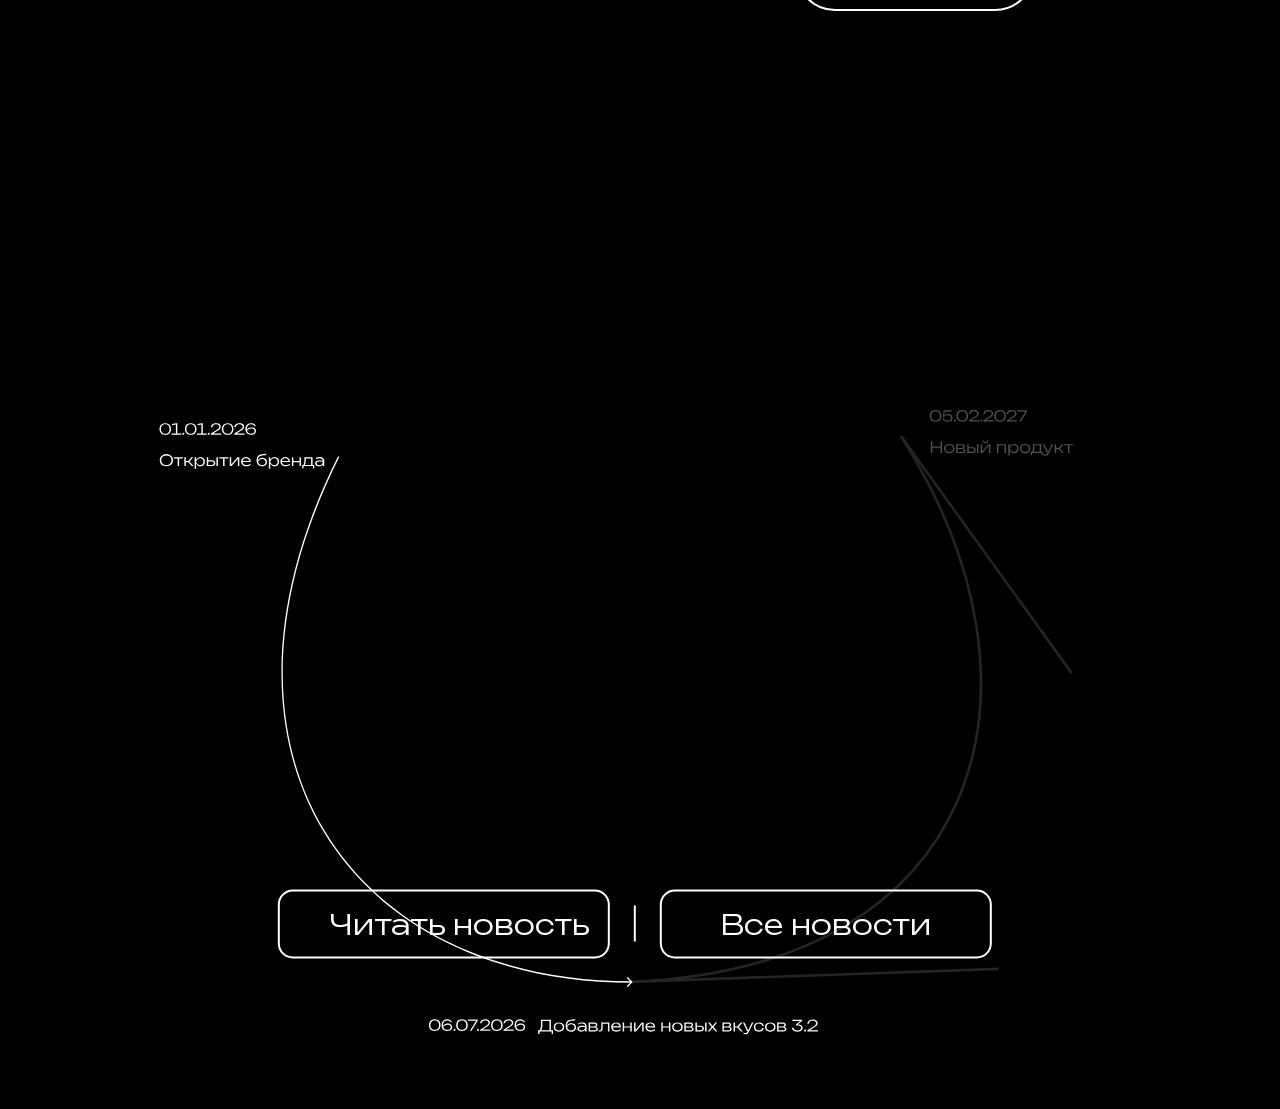
==== commit 80d0d8d7: "sec3 improvement" ====
--- a/index.html
+++ b/index.html
@@ -192,6 +192,30 @@
         </div>
     </section>
     <section class="section" id="second">
+        <h2 class="cards__title">Самые популярные вкусы</h2>
+        <div class="cards">
+            <article class="card card--1">
+                <span class="card__rank">#1</span>
+                <video class="card__img" src="assets/img/welcome-screen/tube.mp4" autoplay loop muted playsinline aria-hidden="true"></video>
+                <p class="card__name">Кит-кат мороженное</p>
+                <p class="card__price">450р</p>
+            </article>
+            <article class="card card--2">
+                <span class="card__rank">#2</span>
+                <video class="card__img" src="assets/img/welcome-screen/tube.mp4" autoplay loop muted playsinline aria-hidden="true"></video>
+                <p class="card__name">Мохито клубничный</p>
+                <p class="card__price">450р</p>
+            </article>
+            <article class="card card--3">
+                <span class="card__rank">#3</span>
+                <video class="card__img" src="assets/img/welcome-screen/tube.mp4" autoplay loop muted playsinline aria-hidden="true"></video>
+                <p class="card__name">Стейк-рибай</p>
+                <p class="card__price">450р</p>
+            </article>
+        </div>
+        <button class="all-tastes" type="button">Все вкусы</button>
+    </section>
+    <section class="section" id="third">
         <div class="scene">
             <img
                 class="timeline"
@@ -199,21 +223,6 @@
                 alt=""
                 aria-hidden="true"
             >
-            <div class="moon-scene">
-                <img
-                    class="moon-background"
-                    src="assets/img/moon-anim/moon.png"
-                    alt=""
-                    aria-hidden="true"
-                >
-                <img
-                    class="moon-animation"
-                    id="moon-animation"
-                    src="assets/img/moon-anim/moving_to_left/1.svg"
-                    alt=""
-                    aria-hidden="true"
-                >
-            </div>
             <div class="buttons">
                 <button class="button" type="button">Читать новость</button>
                 <div class="buttons__divider"></div>
@@ -222,6 +231,19 @@
         </div>
     </section>
 </main>
+<div class="moon" id="moon" aria-hidden="true">
+    <img
+        class="moon-background"
+        src="assets/img/moon-anim/moon.png"
+        alt=""
+    >
+    <img
+        class="moon-animation"
+        id="moon-animation"
+        src="assets/img/moon-anim/moving_to_left/1.svg"
+        alt=""
+    >
+</div>
 <script src="scripts/script.js"></script>
 </body>
 </html>
--- a/css/style.css
+++ b/css/style.css
@@ -15,7 +15,6 @@
 }
 
 body {
-    background: #000;
     overflow-x: hidden;
 }
 
@@ -220,33 +219,21 @@
     transform: translateY(12.85%);
 }
 
-.moon-scene {
+.moon {
+    position: fixed;
+    z-index: -1;
+    opacity: 0;
+    pointer-events: none;
+}
+
+.moon-animation {
     position: absolute;
     top: 50%;
     left: 50%;
-    width: 64%;
-    transform: translate(-50%, -50%);
-    animation: moon-scene-rotate 3s ease-in-out infinite alternate;
-}
-
-.moon-scene::before {
-    content: "";
-    position: absolute;
-    z-index: -1;
-    top: 50%;
-    left: 50%;
-    width: 82%;
-    aspect-ratio: 1;
-    border-radius: 50%;
-    background: #fff;
-    filter: blur(55px);
+    width: 102%;
+    height: auto;
     opacity: 0;
     transform: translate(-50%, -50%);
-    transition: opacity 0.3s ease;
-}
-
-.scene:has(.buttons:hover) .moon-scene::before {
-    opacity: 0.9;
 }
 
 .moon-background {
@@ -255,14 +242,6 @@
     height: auto;
 }
 
-.moon-animation {
-    position: absolute;
-    top: 50%;
-    left: 50%;
-    width: 102%;
-    height: auto;
-    transform: translate(-50%, -50%);
-}
 
 .buttons {
     position: absolute;
@@ -297,7 +276,91 @@
     background: #fff;
 }
 
-@keyframes moon-scene-rotate {
-    from { transform: translate(-50%, -50%) rotate(-5deg); }
-    to   { transform: translate(-50%, -50%) rotate(5deg); }
-}
+#second,
+#third {
+    min-height: 100vh;
+    justify-content: center;
+}
+
+#second {
+    gap: 6vh;
+    padding: 6vh 24px;
+}
+
+.cards__title {
+    color: #fff;
+    font-size: 36px;
+    text-align: center;
+}
+
+.cards {
+    display: flex;
+    align-items: flex-start;
+    justify-content: center;
+    gap: 40px;
+}
+
+.card {
+    position: relative;
+    display: flex;
+    flex-direction: column;
+    align-items: center;
+    gap: 10px;
+    width: 240px;
+    padding: 7px 44px 14px;
+    border: 2px solid #fff;
+    border-radius: 40px;
+    color: #fff;
+}
+
+.card--1 { transform: translateY(4vh); }
+.card--2 { transform: translateY(0); }
+.card--3 { transform: translateY(20vh); }
+
+.card__rank {
+    position: absolute;
+    top: -36px;
+    left: -24px;
+    transform: rotate(-26deg);
+    font-size: 36px;
+}
+
+.card__img {
+    display: block;
+    width: 105px;
+    height: auto;
+    transform: rotate(8deg);
+}
+
+.card__name {
+    font-size: 25px;
+    text-align: center;
+}
+
+.card__price {
+    font-size: 16px;
+    font-weight: 700;
+}
+
+.all-tastes {
+    padding: 10px 86px;
+    border: 2px solid #fff;
+    border-radius: 16px;
+    background: transparent;
+    color: #fff;
+    font-size: 25px;
+    cursor: pointer;
+}
+
+@media (max-width: 768px) {
+    .cards {
+        flex-direction: column;
+        align-items: center;
+    }
+
+    .card--1,
+    .card--2,
+    .card--3 {
+        transform: none;
+    }
+}
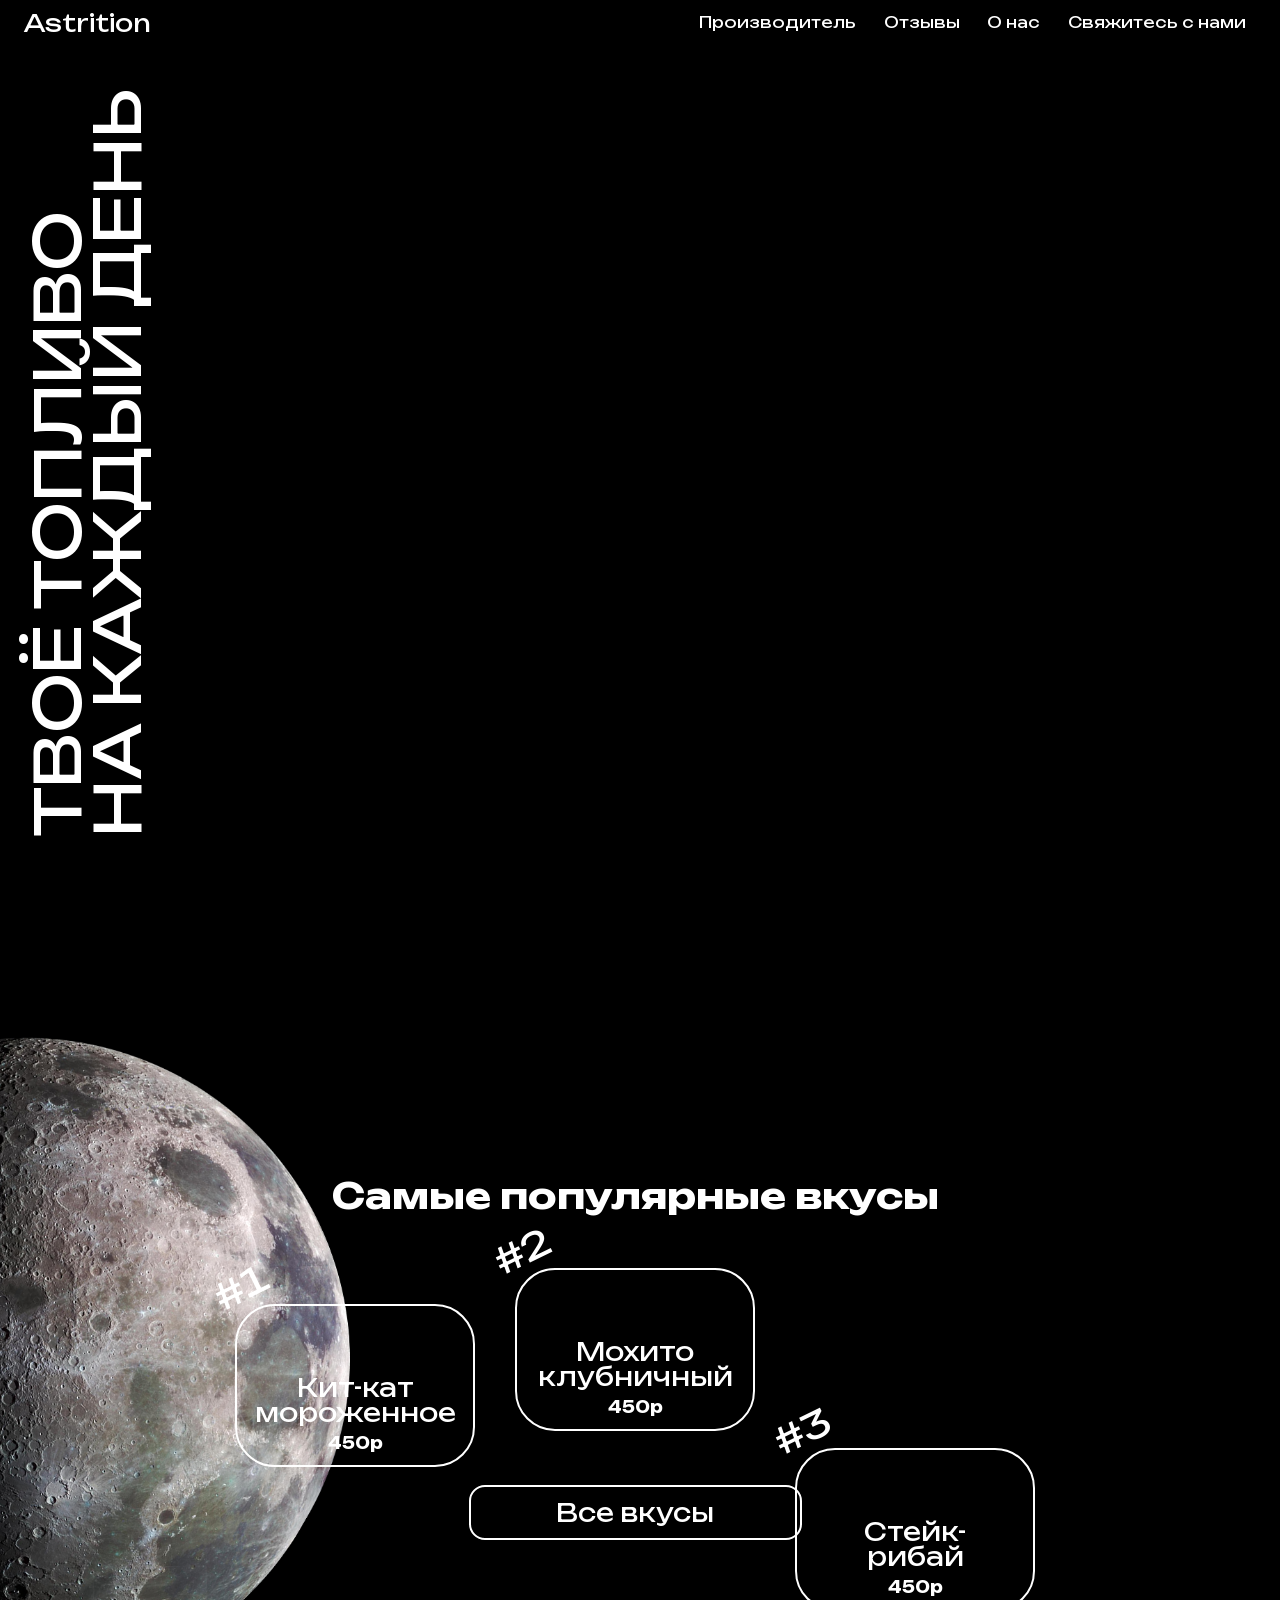
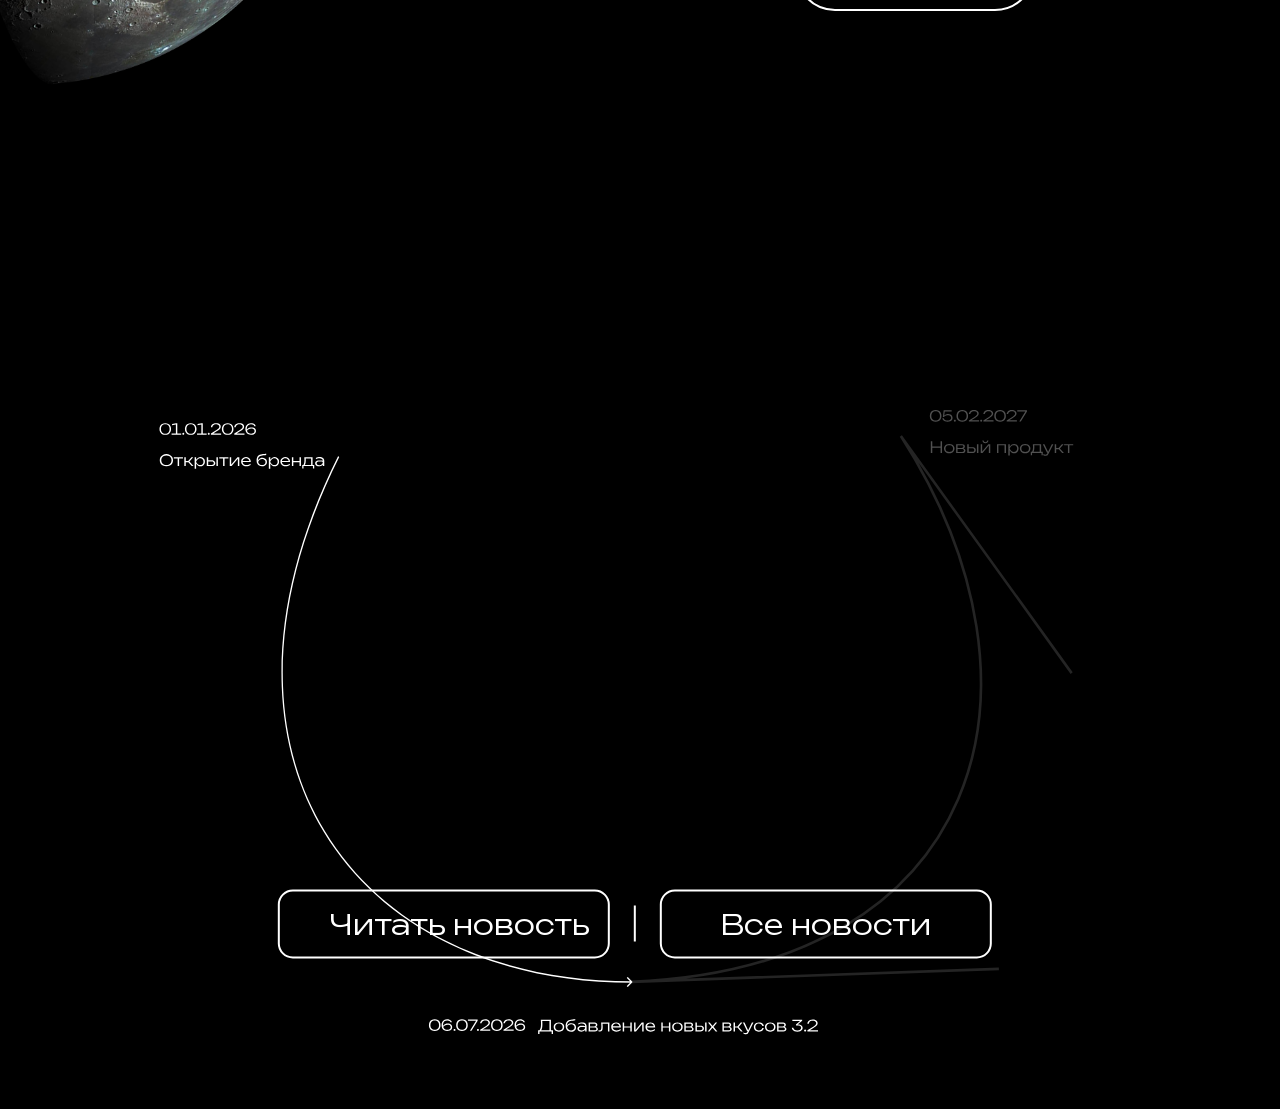
==== commit de7814ec: "normal moon" ====
--- a/index.html
+++ b/index.html
@@ -192,6 +192,19 @@
         </div>
     </section>
     <section class="section" id="second">
+        <div class="moon" id="moon" aria-hidden="true">
+            <img
+                class="moon-background"
+                src="assets/img/moon-anim/moon.png"
+                alt=""
+            >
+            <img
+                class="moon-animation"
+                id="moon-animation"
+                src="assets/img/moon-anim/moving_to_left/1.svg"
+                alt=""
+            >
+        </div>
         <h2 class="cards__title">Самые популярные вкусы</h2>
         <div class="cards">
             <article class="card card--1">
@@ -231,19 +244,6 @@
         </div>
     </section>
 </main>
-<div class="moon" id="moon" aria-hidden="true">
-    <img
-        class="moon-background"
-        src="assets/img/moon-anim/moon.png"
-        alt=""
-    >
-    <img
-        class="moon-animation"
-        id="moon-animation"
-        src="assets/img/moon-anim/moving_to_left/1.svg"
-        alt=""
-    >
-</div>
 <script src="scripts/script.js"></script>
 </body>
 </html>
--- a/css/style.css
+++ b/css/style.css
@@ -283,6 +283,7 @@
 }
 
 #second {
+    position: relative;
     gap: 6vh;
     padding: 6vh 24px;
 }
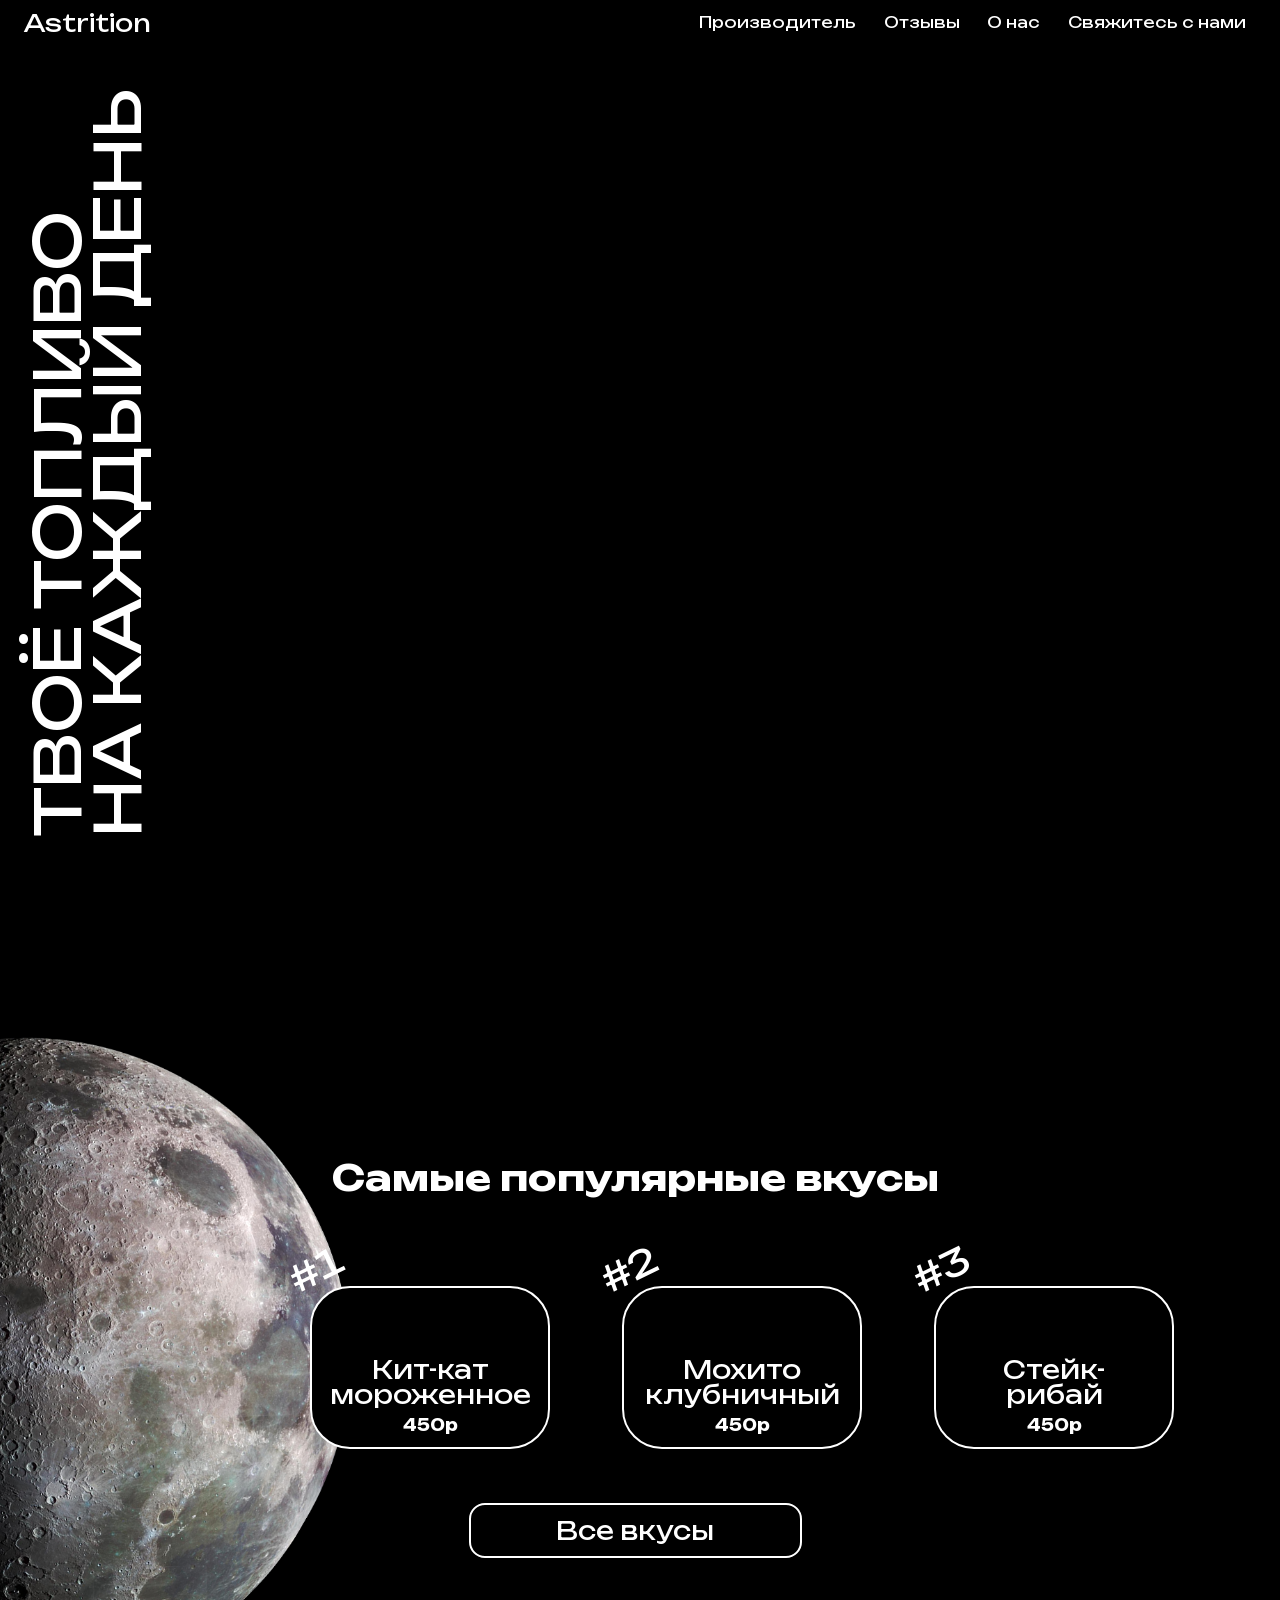
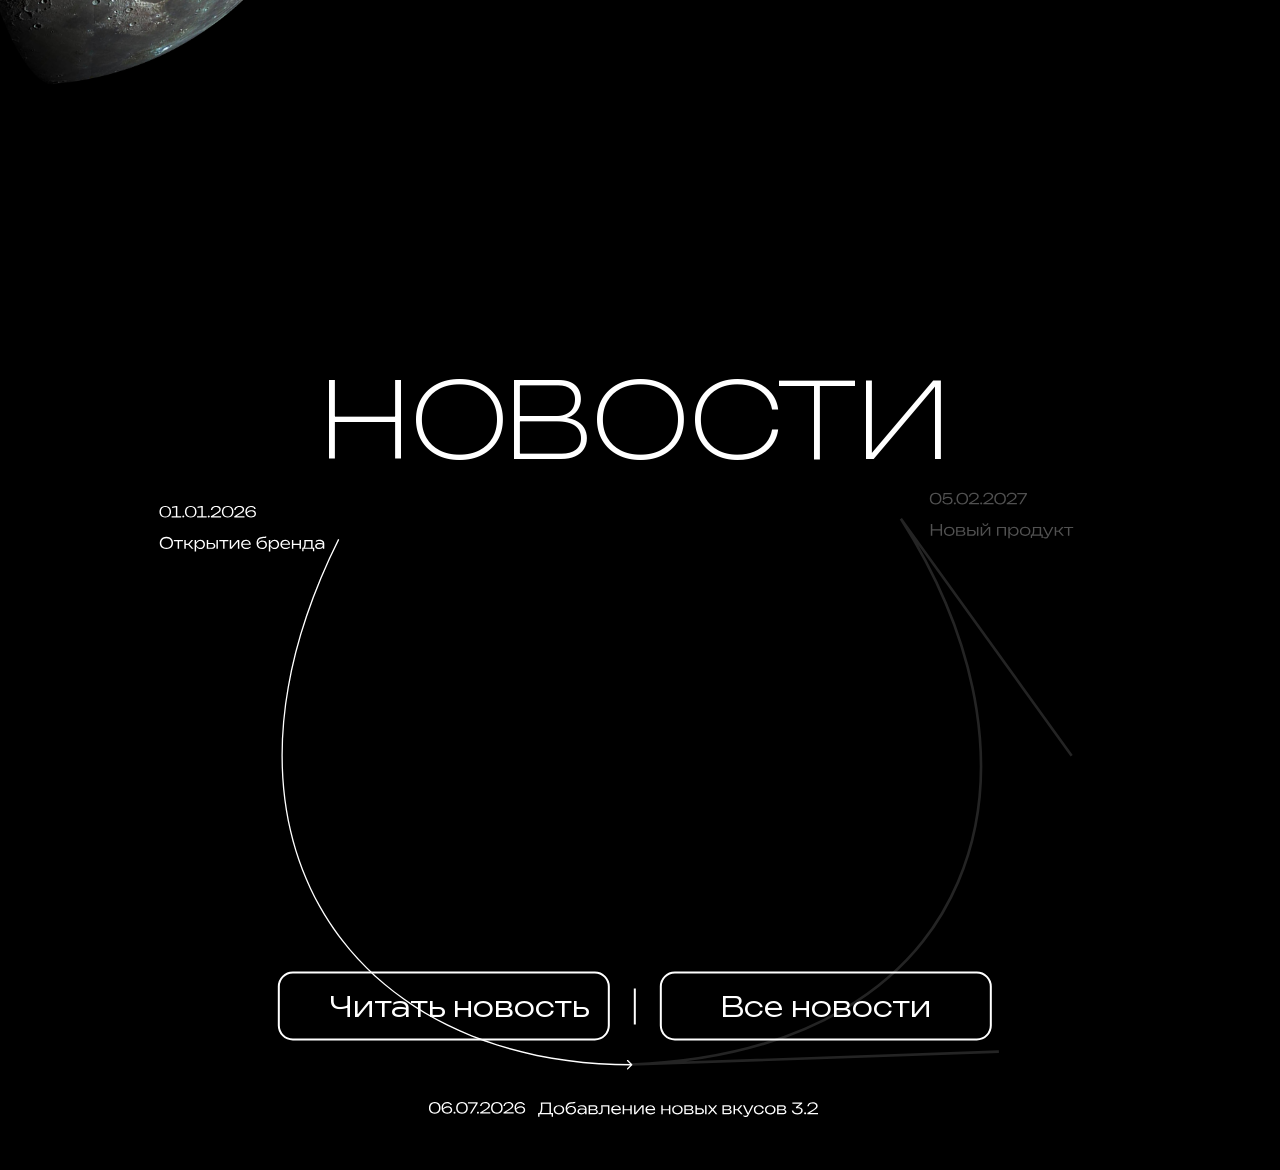
==== commit 4531912a: "normal moon1" ====
--- a/index.html
+++ b/index.html
@@ -230,6 +230,7 @@
     </section>
     <section class="section" id="third">
         <div class="scene">
+            <h2 class="news-title">НОВОСТИ</h2>
             <img
                 class="timeline"
                 src="assets/img/moon-anim/timeline.svg"
--- a/css/style.css
+++ b/css/style.css
@@ -213,10 +213,24 @@
     width: 75%;
 }
 
+.news-title {
+    position: absolute;
+    z-index: 1;
+    top: 8%;
+    left: 50%;
+    margin: 0;
+    transform: translateX(-50%);
+    color: #fff;
+    font-size: 105px;
+    font-weight: 200;
+    line-height: 0.9;
+    white-space: nowrap;
+}
+
 .timeline {
     width: 100%;
     height: auto;
-    transform: translateY(12.85%);
+    transform: translateY(25%);
 }
 
 .moon {
@@ -226,6 +240,26 @@
     pointer-events: none;
 }
 
+.moon::before {
+    position: absolute;
+    z-index: -1;
+    top: 50%;
+    left: 50%;
+    width: 82%;
+    aspect-ratio: 1;
+    border-radius: 50%;
+    background: #fff;
+    content: "";
+    filter: blur(55px);
+    opacity: 0;
+    transform: translate(-50%, -50%);
+    transition: opacity 0.3s ease;
+}
+
+.moon.is-highlighted::before {
+    opacity: 0.9;
+}
+
 .moon-animation {
     position: absolute;
     top: 50%;
@@ -246,7 +280,7 @@
 .buttons {
     position: absolute;
     z-index: 3;
-    top: 88.86%;
+    top: 101%;
     left: 50%;
     display: flex;
     align-items: center;
@@ -289,6 +323,7 @@
 }
 
 .cards__title {
+    margin-bottom: 4vh;
     color: #fff;
     font-size: 36px;
     text-align: center;
@@ -296,9 +331,12 @@
 
 .cards {
     display: flex;
-    align-items: flex-start;
+    align-items: stretch;
+    align-self: flex-end;
     justify-content: center;
-    gap: 40px;
+    gap: 72px;
+    width: min(100%, 880px);
+    margin-right: 5vw;
 }
 
 .card {
@@ -307,16 +345,20 @@
     flex-direction: column;
     align-items: center;
     gap: 10px;
-    width: 240px;
+    flex: 1 1 0;
+    max-width: 240px;
     padding: 7px 44px 14px;
     border: 2px solid #fff;
     border-radius: 40px;
-    color: #fff;
-}
-
-.card--1 { transform: translateY(4vh); }
-.card--2 { transform: translateY(0); }
-.card--3 { transform: translateY(20vh); }
+    background: #000;
+    color: #fff;
+}
+
+.card--1,
+.card--2,
+.card--3 {
+    transform: none;
+}
 
 .card__rank {
     position: absolute;
@@ -357,6 +399,8 @@
     .cards {
         flex-direction: column;
         align-items: center;
+        align-self: center;
+        margin-right: 0;
     }
 
     .card--1,
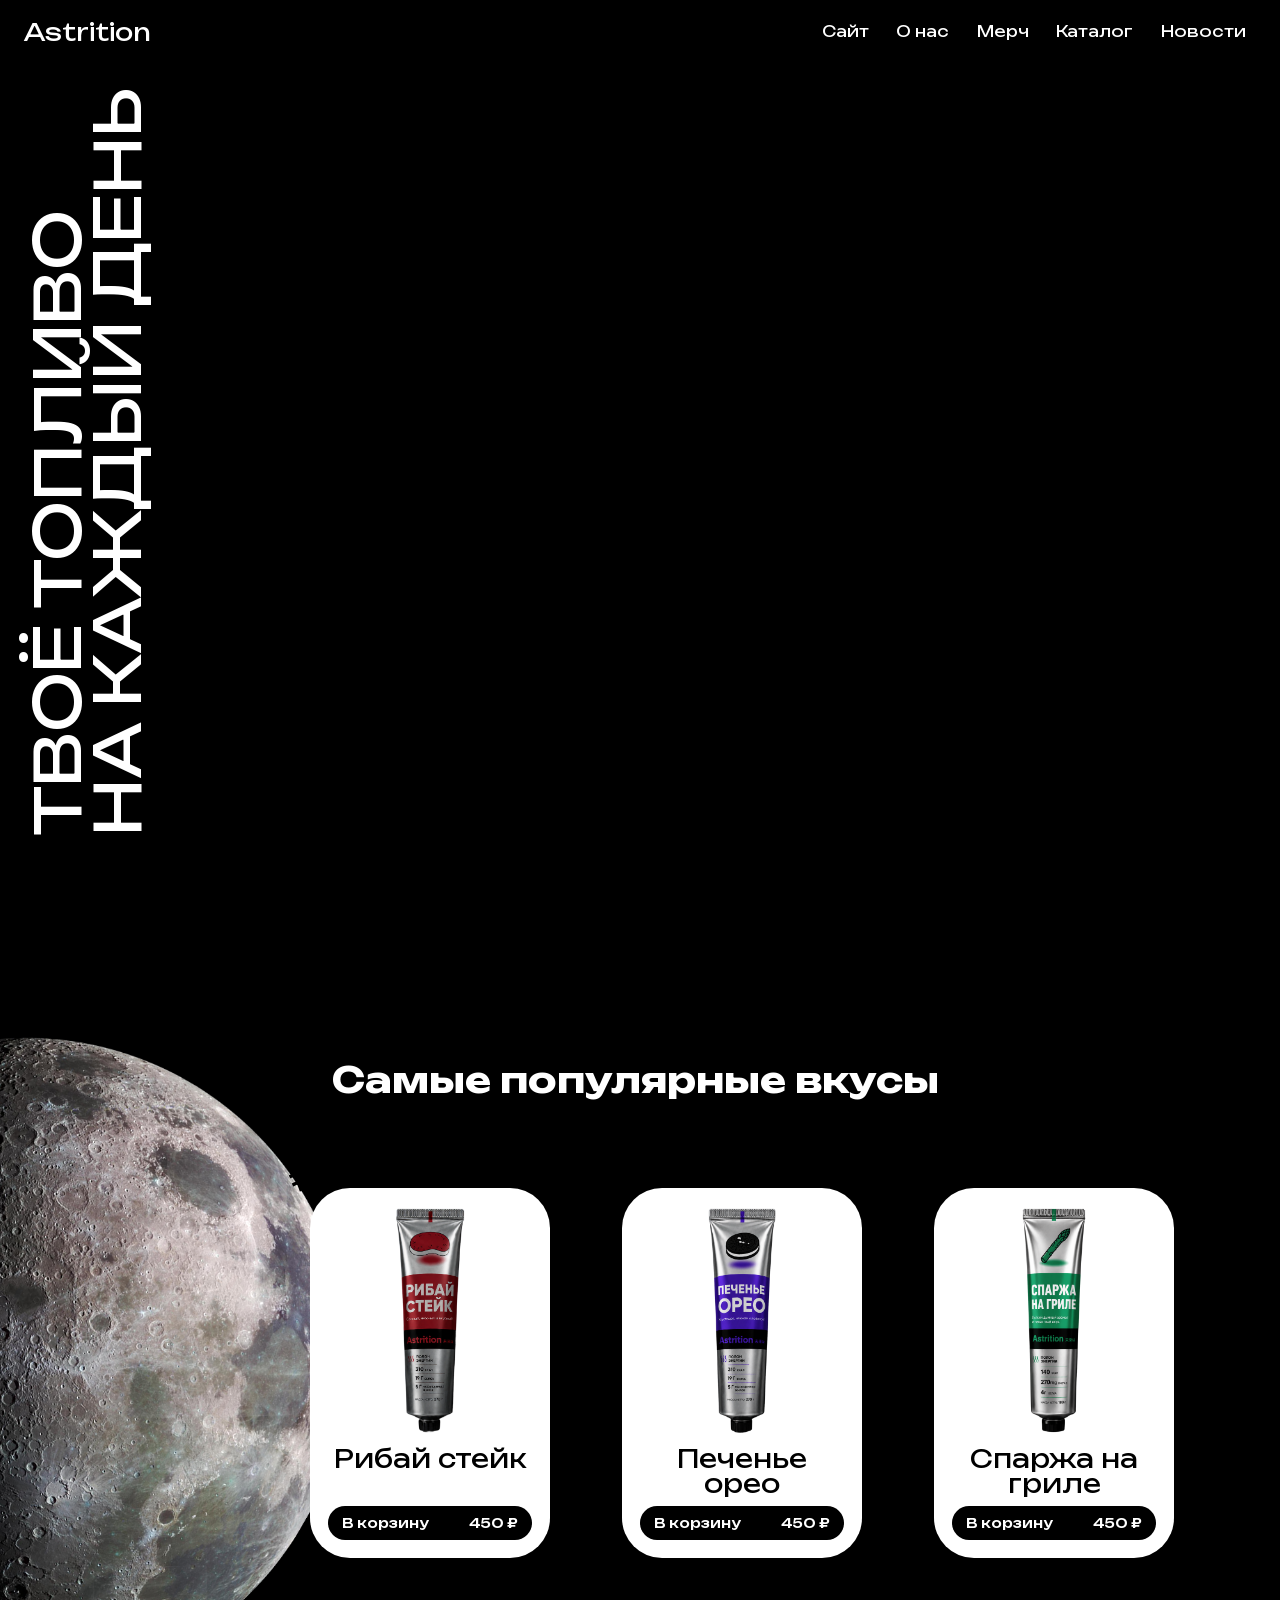
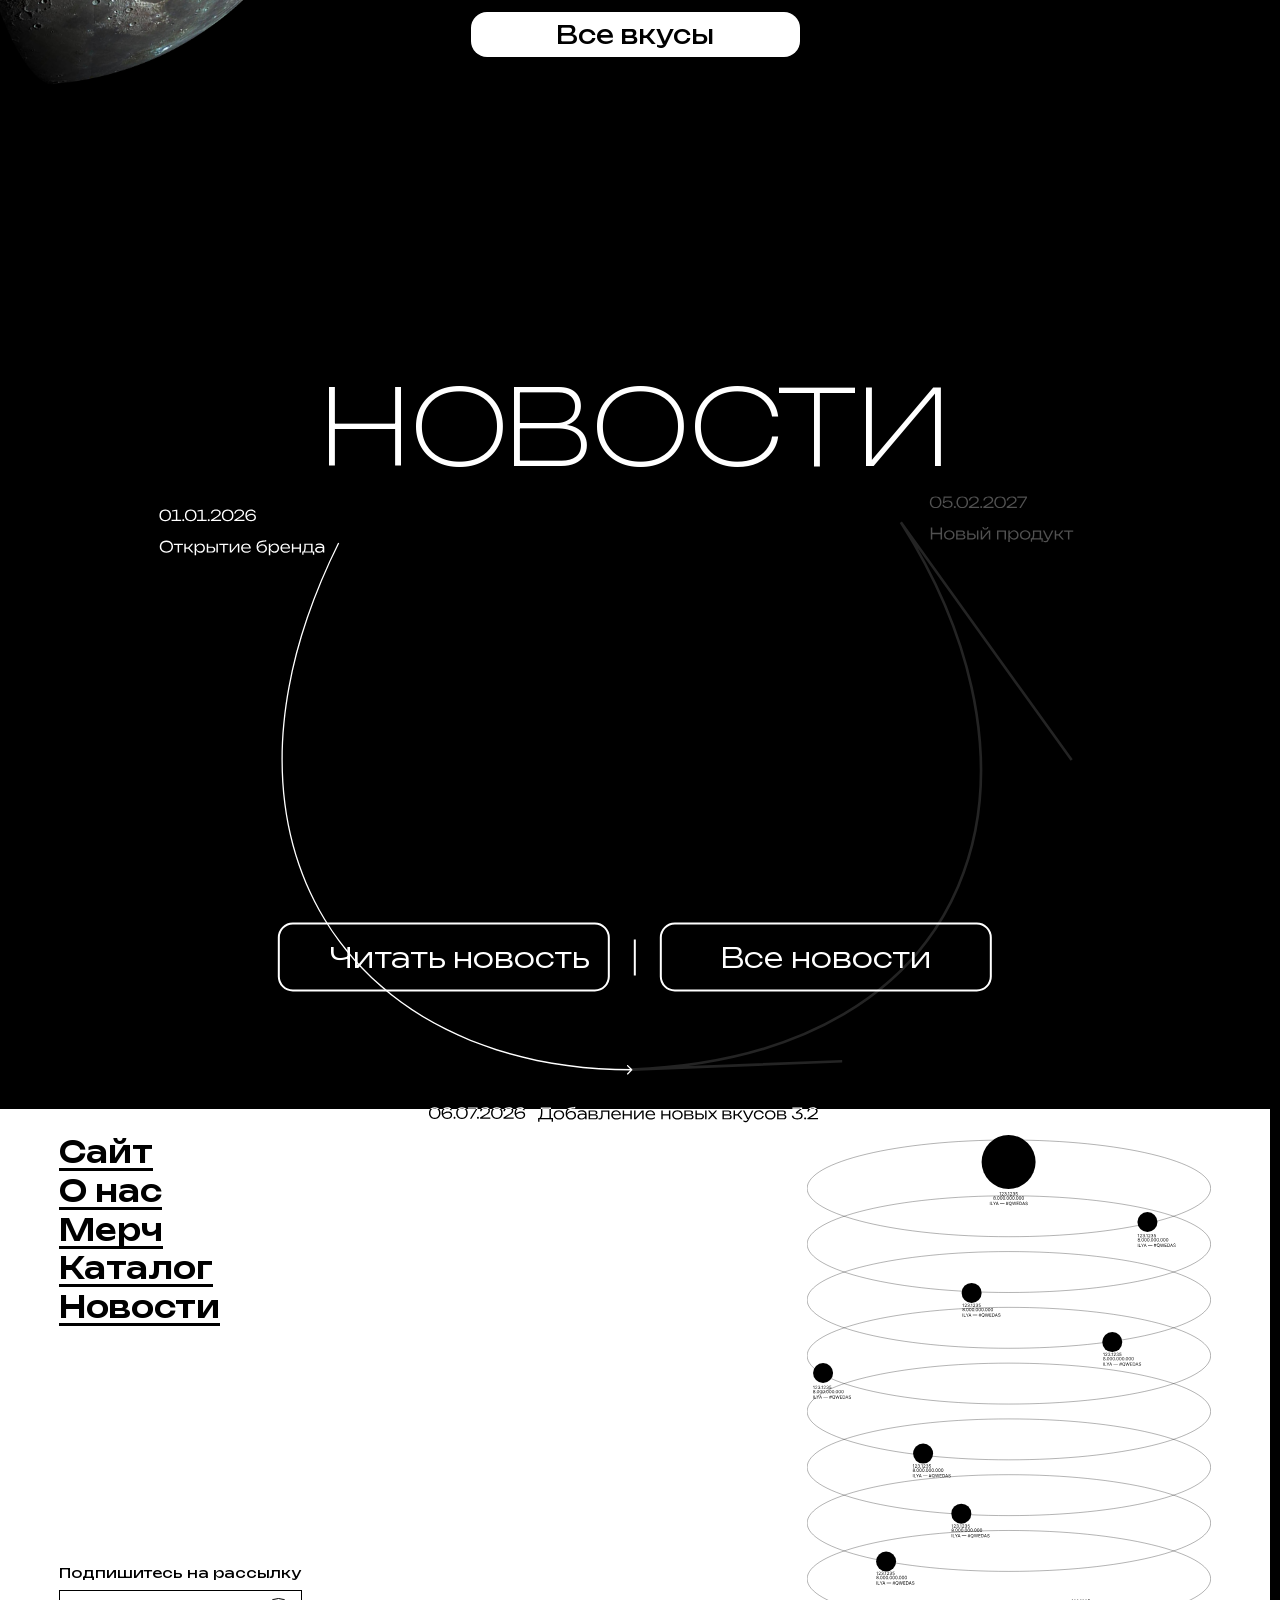
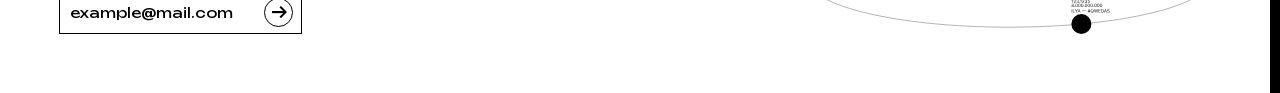
==== commit ea151157: "normal moon2" ====
--- a/index.html
+++ b/index.html
@@ -12,10 +12,11 @@
         <header class="navbar">
             <span class="navbar__logo">Astrition</span>
             <nav class="navbar__nav">
-                <a class="navbar__link" href="#">Производитель</a>
-                <a class="navbar__link" href="#">Отзывы</a>
-                <a class="navbar__link" href="#">О нас</a>
-                <a class="navbar__link" href="#">Свяжитесь с нами</a>
+                <a class="navbar__link" href="index.html#first">Сайт</a>
+                <a class="navbar__link" href="404.html">О нас</a>
+                <a class="navbar__link" href="#">Мерч</a>
+                <a class="navbar__link" href="catalog.html">Каталог</a>
+                <a class="navbar__link" href="index.html#third">Новости</a>
             </nav>
         </header>
         <div class="welcome">
@@ -38,7 +39,7 @@
             </div>
             <div class="welcome__meta">
                 <span id="clock">00:00</span>
-                <span>Новый вкус!</span>
+                <span class="welcome__new-flavour">Новый вкус!</span>
                 <span>Одобрено Роскосмосом</span>
             </div>
             <div class="rings-area">
@@ -207,26 +208,47 @@
         </div>
         <h2 class="cards__title">Самые популярные вкусы</h2>
         <div class="cards">
-            <article class="card card--1">
+            <article class="card card--1" data-product="Рибай стейк" tabindex="0" aria-haspopup="dialog">
                 <span class="card__rank">#1</span>
-                <video class="card__img" src="assets/img/welcome-screen/tube.mp4" autoplay loop muted playsinline aria-hidden="true"></video>
-                <p class="card__name">Кит-кат мороженное</p>
-                <p class="card__price">450р</p>
+                <div class="card__product">
+                    <div class="card__ingredients" aria-hidden="true">
+                        <img class="card__ingredient card__ingredient--1" src="assets/img/ingr/rybay/1.png" alt="">
+                        <img class="card__ingredient card__ingredient--2" src="assets/img/ingr/rybay/2.png" alt="">
+                        <img class="card__ingredient card__ingredient--3" src="assets/img/ingr/rybay/3.png" alt="">
+                    </div>
+                    <img class="card__tube" src="assets/img/tubes/rybay.png" alt="Рибай стейк">
+                </div>
+                <p class="card__name">Рибай стейк</p>
+                <button class="card__add" type="button"><span>В корзину</span><span>450 ₽</span></button>
             </article>
-            <article class="card card--2">
+            <article class="card card--2" data-product="Печенье орео" tabindex="0" aria-haspopup="dialog">
                 <span class="card__rank">#2</span>
-                <video class="card__img" src="assets/img/welcome-screen/tube.mp4" autoplay loop muted playsinline aria-hidden="true"></video>
-                <p class="card__name">Мохито клубничный</p>
-                <p class="card__price">450р</p>
+                <div class="card__product">
+                    <div class="card__ingredients" aria-hidden="true">
+                        <img class="card__ingredient card__ingredient--1" src="assets/img/ingr/oreo/1.png" alt="">
+                        <img class="card__ingredient card__ingredient--2" src="assets/img/ingr/oreo/2.png" alt="">
+                        <img class="card__ingredient card__ingredient--3" src="assets/img/ingr/oreo/3.png" alt="">
+                    </div>
+                    <img class="card__tube" src="assets/img/tubes/oreo.png" alt="Печенье орео">
+                </div>
+                <p class="card__name">Печенье орео</p>
+                <button class="card__add" type="button"><span>В корзину</span><span>450 ₽</span></button>
             </article>
-            <article class="card card--3">
+            <article class="card card--3" data-product="Спаржа на гриле" tabindex="0" aria-haspopup="dialog">
                 <span class="card__rank">#3</span>
-                <video class="card__img" src="assets/img/welcome-screen/tube.mp4" autoplay loop muted playsinline aria-hidden="true"></video>
-                <p class="card__name">Стейк-рибай</p>
-                <p class="card__price">450р</p>
+                <div class="card__product">
+                    <div class="card__ingredients" aria-hidden="true">
+                        <img class="card__ingredient card__ingredient--1" src="assets/img/ingr/sparja/1.png" alt="">
+                        <img class="card__ingredient card__ingredient--2" src="assets/img/ingr/sparja/2.png" alt="">
+                        <img class="card__ingredient card__ingredient--3" src="assets/img/ingr/sparja/3.png" alt="">
+                    </div>
+                    <img class="card__tube" src="assets/img/tubes/sparja.png" alt="Спаржа на гриле">
+                </div>
+                <p class="card__name">Спаржа на гриле</p>
+                <button class="card__add" type="button"><span>В корзину</span><span>450 ₽</span></button>
             </article>
         </div>
-        <button class="all-tastes" type="button">Все вкусы</button>
+        <a class="all-tastes" href="catalog.html">Все вкусы</a>
     </section>
     <section class="section" id="third">
         <div class="scene">
@@ -245,6 +267,46 @@
         </div>
     </section>
 </main>
+<dialog class="popular-dialog" id="popular-dialog" aria-labelledby="popular-dialog-title">
+    <button class="popular-dialog__close" type="button" aria-label="Закрыть">×</button>
+    <img class="popular-dialog__media" src="" alt="">
+    <h2 class="popular-dialog__title" id="popular-dialog-title"></h2>
+    <p class="popular-dialog__price">450 ₽</p>
+    <button class="popular-dialog__add" type="button">В корзину</button>
+</dialog>
+<footer class="footer">
+    <div class="footer__left">
+        <nav class="footer__nav" aria-label="Навигация в подвале">
+            <a class="footer__link footer__link--current" href="index.html#first">Сайт</a>
+            <a class="footer__link" href="404.html">О нас</a>
+            <a class="footer__link" href="#">Мерч</a>
+            <a class="footer__link" href="catalog.html">Каталог</a>
+            <a class="footer__link" href="index.html#third">Новости</a>
+        </nav>
+        <form class="footer__form">
+            <label class="footer__label" for="footer-email">Подпишитесь на рассылку</label>
+            <div class="footer__form-row">
+                <div class="footer__email-row">
+                    <input
+                        class="footer__email"
+                        id="footer-email"
+                        type="email"
+                        name="email"
+                        placeholder="example@mail.com"
+                        required
+                    >
+                    <button class="footer__submit" type="submit" aria-label="Подписаться">→</button>
+                </div>
+                <p class="footer__success" role="status" hidden>Спасибо за подписку!</p>
+            </div>
+        </form>
+    </div>
+    <img
+        class="footer__solar"
+        src="assets/img/footer/solar.svg"
+        alt="Схема солнечной системы"
+    >
+</footer>
 <script src="scripts/script.js"></script>
 </body>
 </html>
--- a/css/style.css
+++ b/css/style.css
@@ -10,7 +10,7 @@
 html {
     background: #000;
     scrollbar-width: thin;
-    scrollbar-color: #000 rgba(255, 255, 255, 0.08);
+    scrollbar-color: #000 rgb(255 255 255 / 8%);
     scrollbar-gutter: stable;
 }
 
@@ -42,8 +42,7 @@
     align-items: center;
     justify-content: space-between;
     width: 100%;
-    height: 45px;
-    padding: 0 24px;
+    padding: 20px 24px 0;
     color: #fff;
 }
 
@@ -110,6 +109,10 @@
     text-align: center;
 }
 
+.welcome__new-flavour {
+    font-size: 5vh;
+}
+
 .rings {
     position: relative;
     width: 66.6vh;
@@ -122,6 +125,10 @@
     display: block;
     width: auto;
     height: 16vh;
+}
+
+.ring path {
+    stroke: #fff;
 }
 
 .ring:nth-child(1) { top: 0;      z-index: 80; }
@@ -230,6 +237,7 @@
 .timeline {
     width: 100%;
     height: auto;
+    mix-blend-mode: difference;
     transform: translateY(25%);
 }
 
@@ -280,7 +288,7 @@
 .buttons {
     position: absolute;
     z-index: 3;
-    top: 101%;
+    top: 95%;
     left: 50%;
     display: flex;
     align-items: center;
@@ -322,6 +330,115 @@
     padding: 6vh 24px;
 }
 
+.footer {
+    display: flex;
+    align-items: stretch;
+    justify-content: space-between;
+    gap: 48px;
+    min-height: 533px;
+    padding: 26px 59px 59px;
+    background: #fff;
+    color: #000;
+}
+
+.footer__left {
+    display: flex;
+    flex-direction: column;
+    justify-content: space-between;
+    min-width: 0;
+}
+
+.footer__nav {
+    display: flex;
+    flex-direction: column;
+    align-items: flex-start;
+    gap: 4px;
+}
+
+.footer__link {
+    color: #000;
+    font-size: 30px;
+    font-weight: 500;
+    line-height: 1.16;
+    text-decoration: underline;
+    text-underline-offset: 5px;
+}
+
+.footer__link--current {
+    text-decoration: underline;
+}
+
+.footer__form {
+    display: flex;
+    flex-direction: column;
+    align-items: flex-start;
+    gap: 8px;
+}
+
+.footer__label {
+    font-size: 14px;
+    line-height: 1.2;
+}
+
+.footer__email-row {
+    display: flex;
+    align-items: center;
+    width: 243px;
+    min-height: 44px;
+    border: 1px solid #000;
+    padding: 4px 8px;
+}
+
+.footer__form-row {
+    display: flex;
+    align-items: center;
+    gap: 12px;
+}
+
+.footer__success {
+    margin: 0;
+    font-size: 14px;
+    line-height: 1.2;
+    white-space: nowrap;
+}
+
+.footer__email {
+    min-width: 0;
+    flex: 1;
+    border: 0;
+    outline: 0;
+    background: transparent;
+    color: #000;
+    font-size: 14px;
+}
+
+.footer__email::placeholder {
+    color: #000;
+    opacity: 1;
+}
+
+.footer__submit {
+    display: grid;
+    width: 29px;
+    height: 29px;
+    flex: 0 0 29px;
+    place-items: center;
+    border: 1px solid #000;
+    border-radius: 50%;
+    background: transparent;
+    color: #000;
+    font-size: 20px;
+    line-height: 1;
+    cursor: pointer;
+}
+
+.footer__solar {
+    display: block;
+    width: min(100%, 404px);
+    height: auto;
+    align-self: flex-start;
+}
+
 .cards__title {
     margin-bottom: 4vh;
     color: #fff;
@@ -347,11 +464,103 @@
     gap: 10px;
     flex: 1 1 0;
     max-width: 240px;
-    padding: 7px 44px 14px;
-    border: 2px solid #fff;
+    padding: 18px;
+    border: 0;
     border-radius: 40px;
-    background: #000;
-    color: #fff;
+    background: #fff;
+    color: #000;
+    cursor: pointer;
+}
+
+.card:hover {
+    z-index: 1;
+}
+
+.card__product {
+    position: relative;
+    display: grid;
+    width: 100%;
+    height: 230px;
+    place-items: center;
+}
+
+.card__tube {
+    position: relative;
+    z-index: 1;
+    display: block;
+    height: 225px;
+    max-width: 100%;
+    object-fit: contain;
+    transition: transform 0.35s ease;
+}
+
+.card__ingredients {
+    position: absolute;
+    inset: 0;
+    z-index: 0;
+    pointer-events: none;
+}
+
+.card__ingredient {
+    position: absolute;
+    width: auto;
+    opacity: 0;
+    transition: opacity 0.2s ease, transform 0.45s cubic-bezier(0.22, 1, 0.36, 1);
+}
+
+.card__ingredient--1 {
+    top: 6px;
+    left: -82px;
+    height: 179px;
+    transform: translate(58px, 38px) rotate(-24deg) scale(0.5);
+}
+
+.card__ingredient--2 {
+    top: -12px;
+    right: -80px;
+    height: 137px;
+    transform: translate(-58px, 46px) rotate(22deg) scale(0.5);
+    transition-delay: 0.05s;
+}
+
+.card__ingredient--3 {
+    right: -88px;
+    bottom: 8px;
+    height: 113px;
+    transform: translate(-62px, -26px) rotate(8deg) scale(0.5);
+    transition-delay: 0.1s;
+}
+
+.card--2 .card__ingredient--1 {
+    height: 152px;
+}
+
+.card--2 .card__ingredient--2 {
+    height: 116px;
+}
+
+.card--2 .card__ingredient--3 {
+    height: 132px;
+}
+
+.card:hover .card__tube {
+    transform: translateY(-6px) scale(1.03);
+}
+
+.card:hover .card__ingredient {
+    opacity: 1;
+}
+
+.card:hover .card__ingredient--1 {
+    transform: translate(0, 0) rotate(-24deg) scale(1);
+}
+
+.card:hover .card__ingredient--2 {
+    transform: translate(0, 0) rotate(22deg) scale(1);
+}
+
+.card:hover .card__ingredient--3 {
+    transform: translate(0, 0) rotate(8deg) scale(1);
 }
 
 .card--1,
@@ -368,13 +577,6 @@
     font-size: 36px;
 }
 
-.card__img {
-    display: block;
-    width: 105px;
-    height: auto;
-    transform: rotate(8deg);
-}
-
 .card__name {
     font-size: 25px;
     text-align: center;
@@ -385,13 +587,97 @@
     font-weight: 700;
 }
 
+.card__add {
+    display: flex;
+    align-items: center;
+    justify-content: space-between;
+    gap: 12px;
+    width: 100%;
+    margin-top: auto;
+    padding: 9px 14px;
+    border: 0;
+    border-radius: 999px;
+    background: #000;
+    color: #fff;
+    font-size: 13px;
+    font-weight: 500;
+    cursor: pointer;
+}
+
 .all-tastes {
+    display: inline-flex;
+    align-items: center;
+    justify-content: center;
     padding: 10px 86px;
-    border: 2px solid #fff;
+    border: 0;
     border-radius: 16px;
+    background: #fff;
+    color: #000;
+    font-size: 25px;
+    cursor: pointer;
+}
+
+.popular-dialog {
+    width: min(420px, calc(100% - 48px));
+    padding: 32px;
+    border: 0;
+    border-radius: 40px;
+    background: #fff;
+    color: #000;
+    text-align: center;
+}
+
+.popular-dialog::backdrop {
+    background: rgb(0 0 0 / 75%);
+    backdrop-filter: blur(8px);
+}
+
+.popular-dialog__close {
+    position: absolute;
+    top: 14px;
+    right: 18px;
+    border: 0;
     background: transparent;
-    color: #fff;
-    font-size: 25px;
+    color: #000;
+    font-size: 34px;
+    line-height: 1;
+    cursor: pointer;
+}
+
+.popular-dialog__media {
+    display: block;
+    width: auto;
+    max-width: 100%;
+    height: 340px;
+    margin: 0 auto 18px;
+    object-fit: contain;
+}
+
+.popular-dialog__title,
+.popular-dialog__price {
+    margin: 0;
+}
+
+.popular-dialog__title {
+    font-size: 30px;
+    line-height: 1.1;
+}
+
+.popular-dialog__price {
+    margin-top: 10px;
+    font-size: 18px;
+    font-weight: 700;
+}
+
+.popular-dialog__add {
+    width: 100%;
+    margin-top: 24px;
+    padding: 12px 16px;
+    border: 0;
+    border-radius: 999px;
+    background: #000;
+    color: #fff;
+    font-size: 16px;
     cursor: pointer;
 }
 
@@ -408,4 +694,24 @@
     .card--3 {
         transform: none;
     }
-}
+
+    .footer {
+        flex-direction: column;
+        gap: 48px;
+        min-height: 0;
+        padding: 28px 24px;
+    }
+
+    .footer__left {
+        gap: 48px;
+    }
+
+    .footer__form-row {
+        align-items: flex-start;
+        flex-direction: column;
+    }
+
+    .footer__solar {
+        align-self: center;
+    }
+}
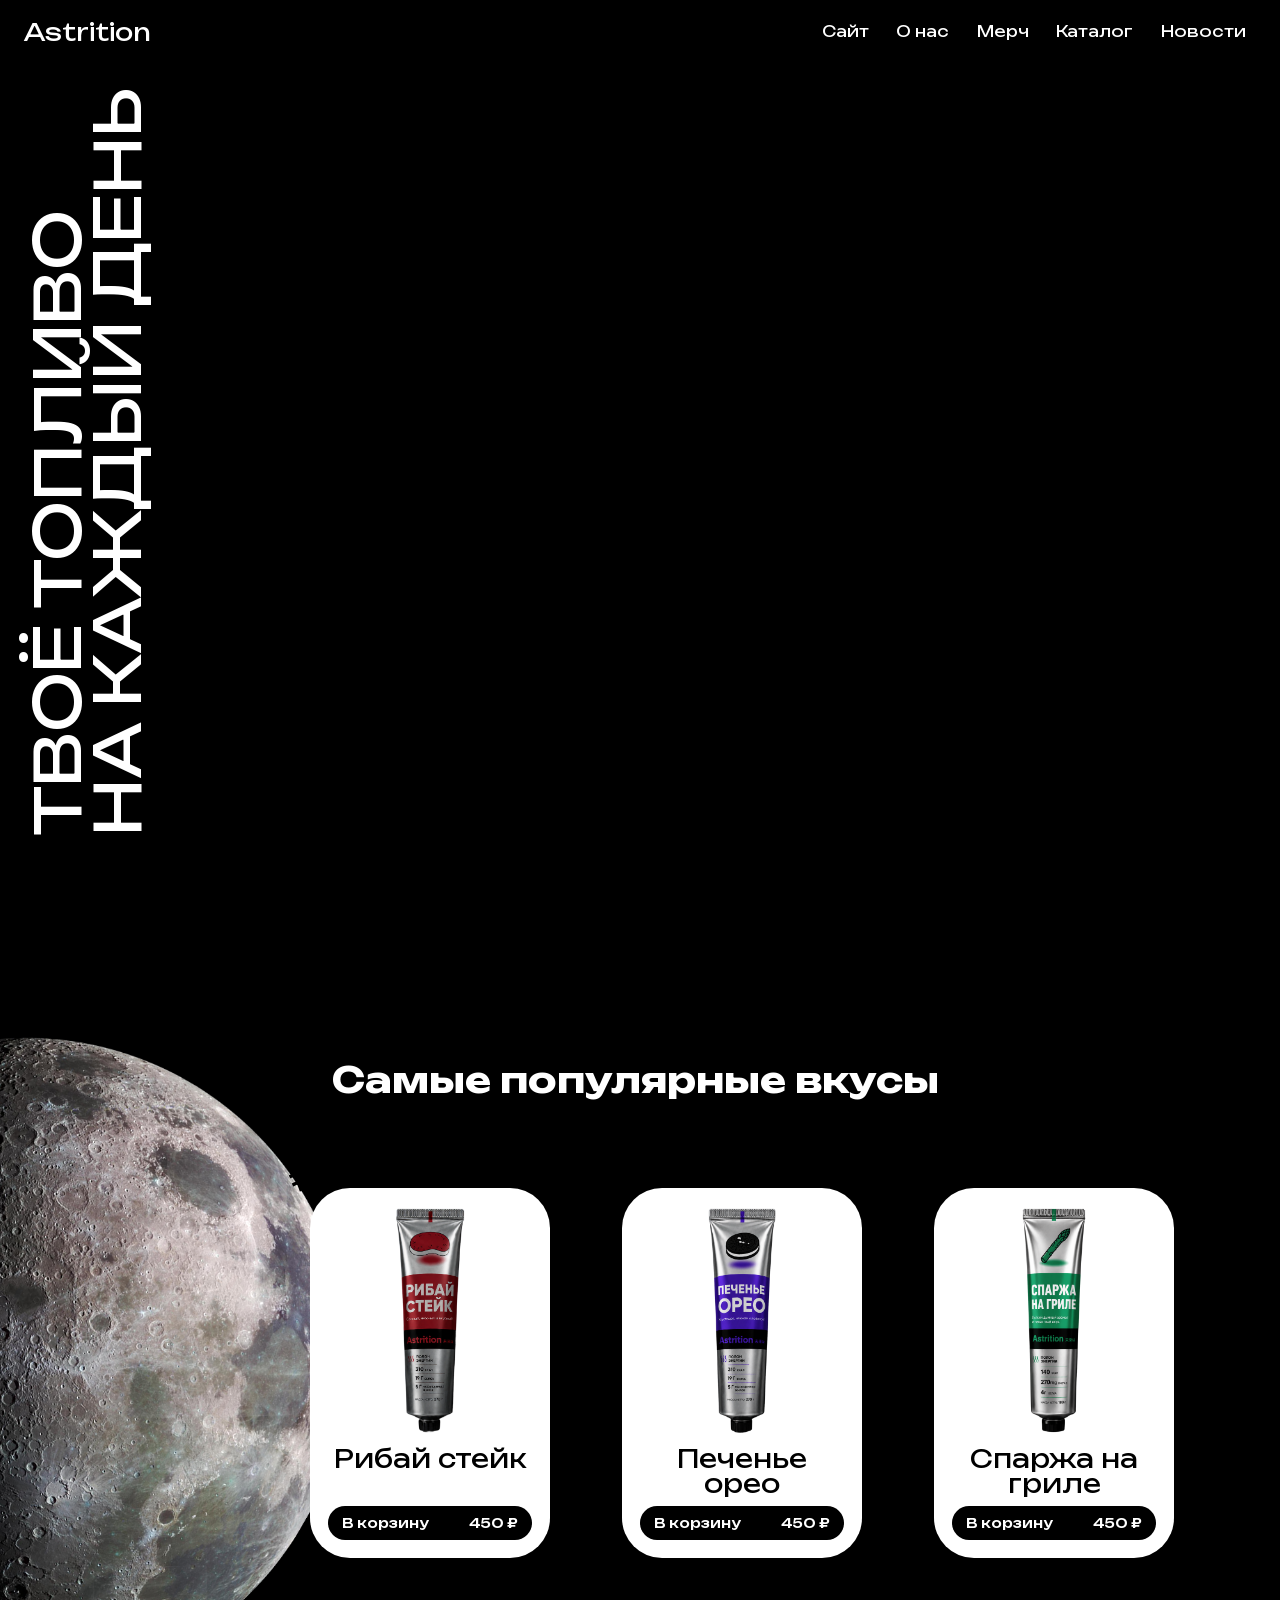
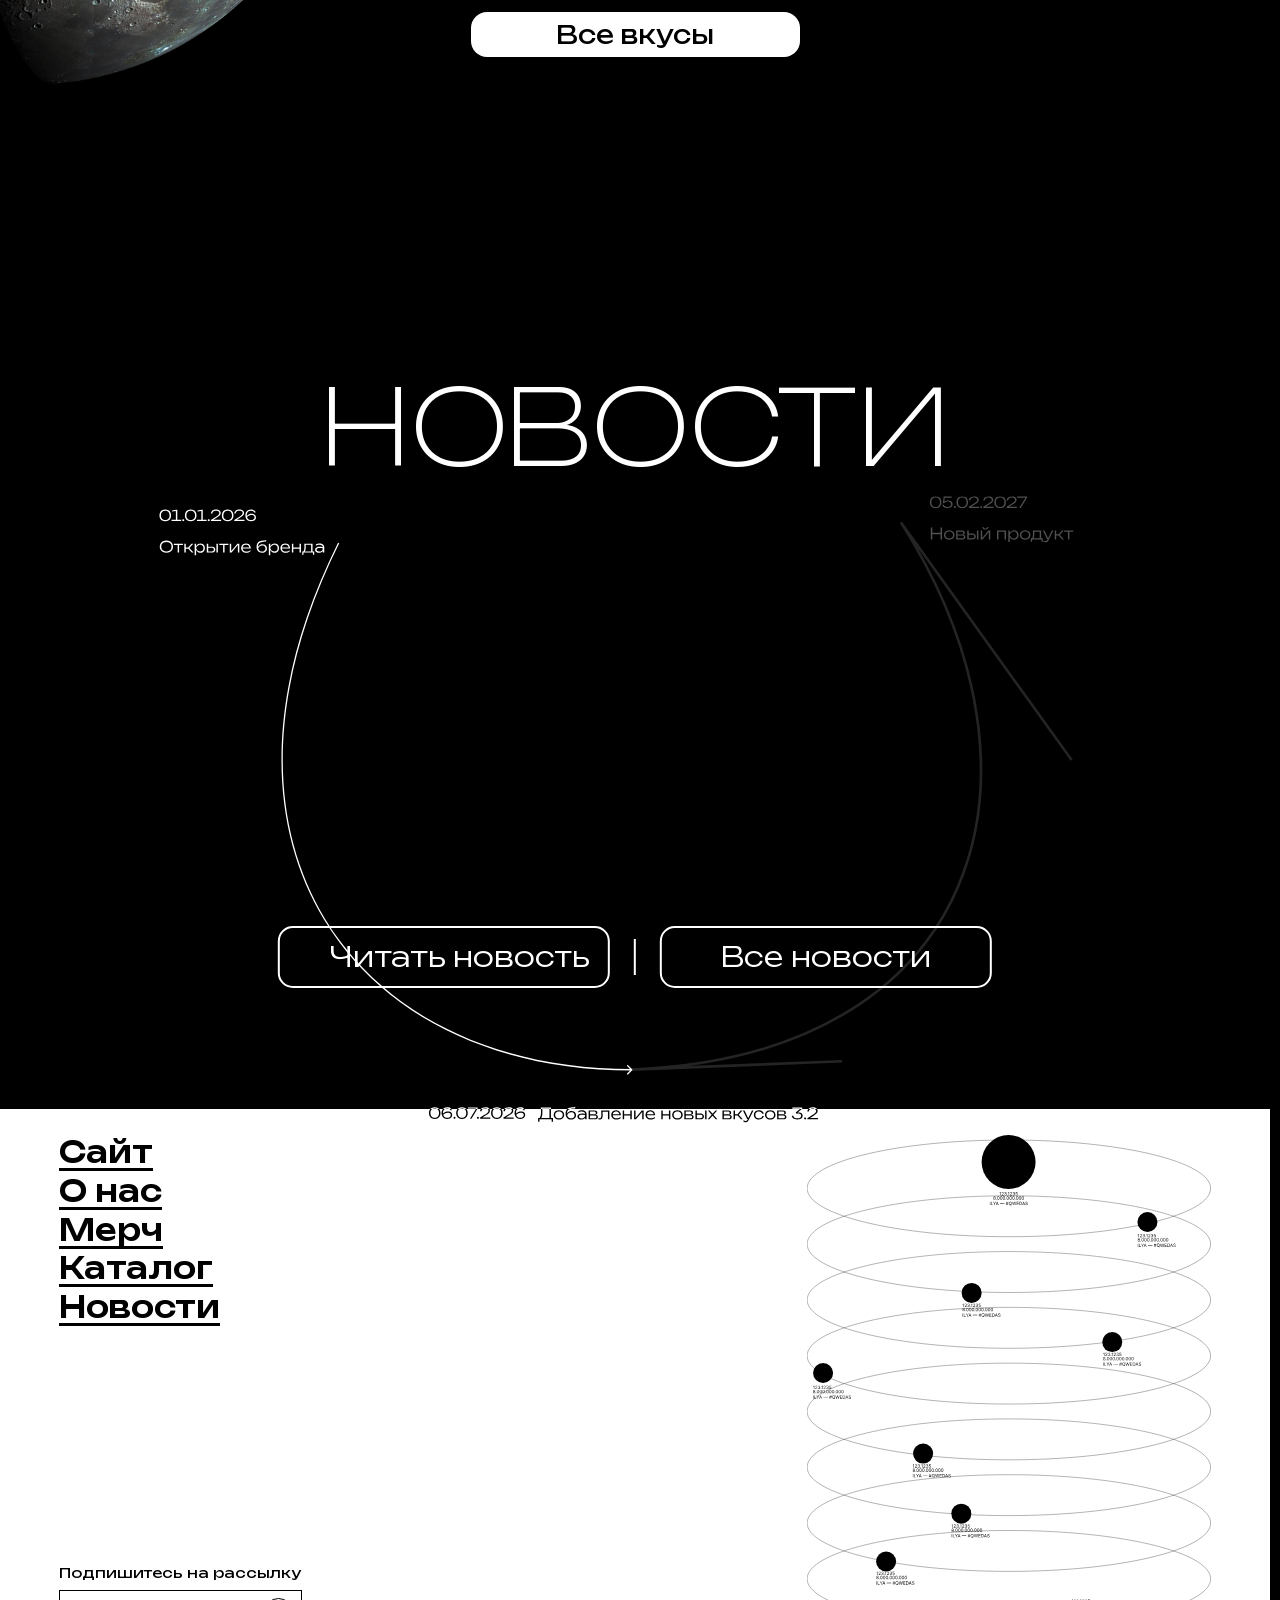
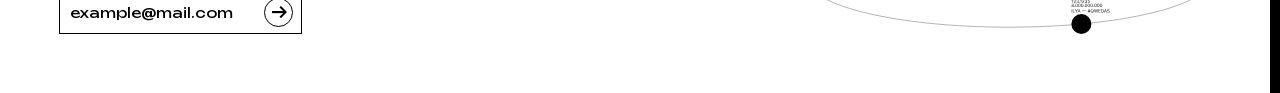
==== commit cc3dddf0: "normal moon3" ====
--- a/index.html
+++ b/index.html
@@ -12,11 +12,11 @@
         <header class="navbar">
             <span class="navbar__logo">Astrition</span>
             <nav class="navbar__nav">
-                <a class="navbar__link" href="index.html#first">Сайт</a>
+                <a class="navbar__link" href="https://qwixxxich.github.io/poster-js/">Сайт</a>
                 <a class="navbar__link" href="404.html">О нас</a>
-                <a class="navbar__link" href="#">Мерч</a>
+                <a class="navbar__link" href="404.html">Мерч</a>
                 <a class="navbar__link" href="catalog.html">Каталог</a>
-                <a class="navbar__link" href="index.html#third">Новости</a>
+                <a class="navbar__link" href="news.html">Новости</a>
             </nav>
         </header>
         <div class="welcome">
@@ -260,9 +260,9 @@
                 aria-hidden="true"
             >
             <div class="buttons">
-                <button class="button" type="button">Читать новость</button>
+                <a class="button" href="404.html">Читать новость</a>
                 <div class="buttons__divider"></div>
-                <button class="button" type="button">Все новости</button>
+                <a class="button" href="news.html">Все новости</a>
             </div>
         </div>
     </section>
@@ -277,11 +277,11 @@
 <footer class="footer">
     <div class="footer__left">
         <nav class="footer__nav" aria-label="Навигация в подвале">
-            <a class="footer__link footer__link--current" href="index.html#first">Сайт</a>
+            <a class="footer__link footer__link--current" href="https://qwixxxich.github.io/poster-js/">Сайт</a>
             <a class="footer__link" href="404.html">О нас</a>
-            <a class="footer__link" href="#">Мерч</a>
+            <a class="footer__link" href="404.html">Мерч</a>
             <a class="footer__link" href="catalog.html">Каталог</a>
-            <a class="footer__link" href="index.html#third">Новости</a>
+            <a class="footer__link" href="news.html">Новости</a>
         </nav>
         <form class="footer__form">
             <label class="footer__label" for="footer-email">Подпишитесь на рассылку</label>
--- a/css/style.css
+++ b/css/style.css
@@ -244,6 +244,7 @@
 .moon {
     position: fixed;
     z-index: -1;
+    aspect-ratio: 931 / 936;
     opacity: 0;
     pointer-events: none;
 }
@@ -273,7 +274,8 @@
     top: 50%;
     left: 50%;
     width: 102%;
-    height: auto;
+    height: 102%;
+    object-fit: contain;
     opacity: 0;
     transform: translate(-50%, -50%);
 }
@@ -281,7 +283,8 @@
 .moon-background {
     display: block;
     width: 100%;
-    height: auto;
+    height: 100%;
+    object-fit: contain;
 }
 
 
@@ -681,7 +684,123 @@
     cursor: pointer;
 }
 
+@media (max-width: 1024px) {
+    #first {
+        height: 100svh;
+        min-height: 620px;
+        overflow: hidden;
+    }
+
+    .welcome__meta,
+    .rings-area {
+        display: none;
+    }
+
+    .welcome {
+        flex: 1;
+        flex-direction: column;
+        align-items: center;
+        justify-content: space-between;
+        gap: 24px;
+        min-height: 0;
+        padding-bottom: 20px;
+    }
+
+    .welcome__title {
+        width: auto;
+        height: auto;
+    }
+
+    .welcome__title-inner {
+        transform: none;
+        font-size: clamp(32px, 7vw, 72px);
+        line-height: 1.1;
+        text-align: center;
+        white-space: normal;
+    }
+
+    .tube {
+        display: flex;
+        flex: 1;
+        align-items: flex-end;
+        justify-content: center;
+        min-height: 0;
+        align-self: center;
+    }
+
+    .welcome-video {
+        width: auto;
+        height: min(68svh, 100%);
+        max-width: 80vw;
+        top: 0;
+    }
+
+    .scene {
+        width: 90%;
+    }
+
+    .news-title {
+        font-size: 64px;
+    }
+
+    .button {
+        font-size: 20px;
+        padding: 12px 22px;
+    }
+
+    .navbar__nav {
+        gap: 18px;
+        font-size: 14px;
+    }
+}
+
 @media (max-width: 768px) {
+    .navbar {
+        flex-wrap: wrap;
+        gap: 6px 14px;
+        padding: 12px 16px 0;
+    }
+
+    .navbar__logo {
+        font-size: 20px;
+    }
+
+    .navbar__nav {
+        flex-wrap: wrap;
+        gap: 12px;
+        font-size: 12px;
+    }
+
+    .welcome__title-inner {
+        font-size: 9vw;
+    }
+
+    .welcome-video {
+        height: min(64svh, 100%);
+    }
+
+    .news-title {
+        font-size: 38px;
+    }
+
+    .scene {
+        width: 94%;
+    }
+
+    .buttons {
+        width: 94%;
+        gap: 12px;
+    }
+
+    .button {
+        font-size: 15px;
+        padding: 10px 12px;
+    }
+
+    .all-tastes {
+        padding: 10px 48px;
+    }
+
     .cards {
         flex-direction: column;
         align-items: center;
@@ -715,3 +834,25 @@
         align-self: center;
     }
 }
+
+@media (max-width: 480px) {
+    .welcome-video {
+        height: min(60svh, 100%);
+    }
+
+    .cards__title {
+        font-size: 28px;
+    }
+
+    .card__name {
+        font-size: 22px;
+    }
+
+    .news-title {
+        font-size: 30px;
+    }
+
+    .footer__link {
+        font-size: 24px;
+    }
+}
